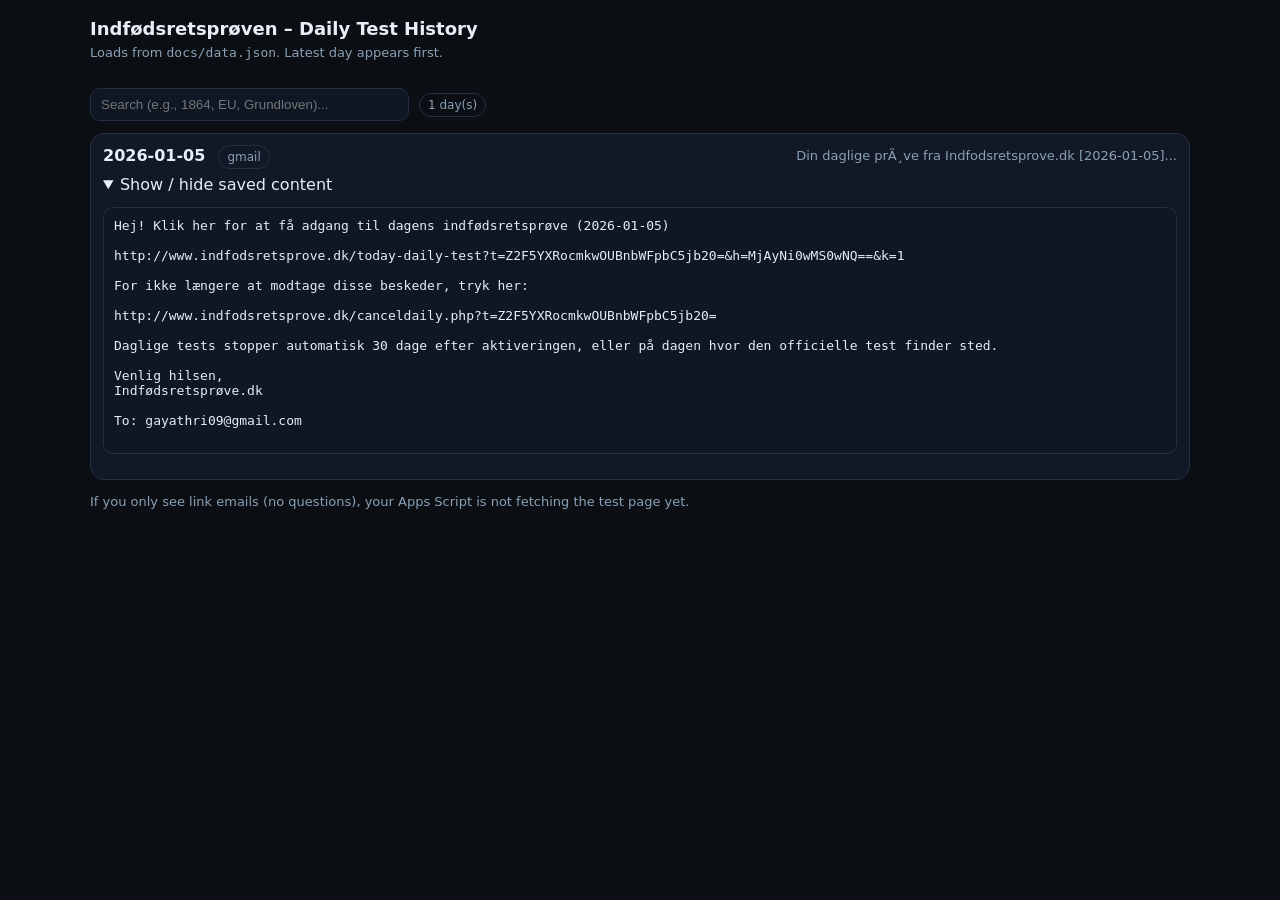
==== docs/index.html @ 691b4e11 "Add initial HTML structure for Daily Test History" ====
<!doctype html>
<html lang="da">
<head>
  <meta charset="utf-8" />
  <meta name="viewport" content="width=device-width,initial-scale=1" />
  <title>Indfødsretsprøven – Daily Test History</title>
  <style>
    body{font-family:system-ui,Segoe UI,Roboto,Arial,sans-serif;margin:0;background:#0b0f14;color:#e7eef7}
    header{padding:18px 14px;max-width:1100px;margin:auto}
    h1{margin:0 0 6px;font-size:18px}
    .muted{color:#8aa0b6;font-size:13px}
    .wrap{max-width:1100px;margin:auto;padding:0 14px 30px}
    .card{background:#121826;border:1px solid #223044;border-radius:14px;padding:12px;margin:12px 0}
    .row{display:flex;gap:10px;flex-wrap:wrap;align-items:center;justify-content:space-between}
    .tag{font-size:12px;color:#8aa0b6;border:1px solid #223044;padding:4px 8px;border-radius:999px}
    .btn{display:inline-block;background:#1f2a44;color:#e7eef7;border:1px solid #223044;border-radius:10px;padding:7px 10px;text-decoration:none}
    .btn:hover{filter:brightness(1.1)}
    details summary{cursor:pointer}
    pre{white-space:pre-wrap;background:#0f1624;border:1px solid #223044;border-radius:10px;padding:10px;color:#e7eef7;overflow:auto}
    .topbar{display:flex;gap:10px;flex-wrap:wrap;align-items:center;margin:10px 0}
    input{background:#0f1624;color:#e7eef7;border:1px solid #223044;border-radius:10px;padding:8px 10px}
    .content{margin-top:10px}
  </style>
</head>
<body>
<header>
  <h1>Indfødsretsprøven – Daily Test History</h1>
  <div class="muted">Loads from <code>docs/data.json</code>. Latest day appears first.</div>
</header>

<div class="wrap">
  <div class="topbar">
    <input id="q" placeholder="Search (e.g., 1864, EU, Grundloven)..." size="36" />
    <span class="tag" id="countTag">Loading…</span>
  </div>

  <div id="list"></div>

  <div class="muted" style="margin-top:14px">
    If you only see link emails (no questions), your Apps Script is not fetching the test page yet.
  </div>
</div>

<script>
  let DATA = [];

  async function load() {
    // cache buster so GitHub Pages always fetches latest
    const res = await fetch("./data.json?cache=" + Date.now());
    DATA = await res.json();
    render();
  }

  function esc(s){
    return (s||"").replace(/[&<>"]/g, c => ({'&':'&amp;','<':'&lt;','>':'&gt;','"':'&quot;'}[c]));
  }

  function render() {
    const q = (document.getElementById("q").value || "").toLowerCase();
    const filtered = DATA.filter(d => {
      const hay = (d.date + " " + (d.subject||"") + " " + (d.rawText||"")).toLowerCase();
      return !q || hay.includes(q);
    });

    document.getElementById("countTag").textContent = `${filtered.length} day(s)`;
    const list = document.getElementById("list");

    list.innerHTML = "";

    filtered.forEach(d => {
      const card = document.createElement("div");
      card.className = "card";

      const header = document.createElement("div");
      header.className = "row";
      header.innerHTML = `
        <div>
          <strong>${esc(d.date || "")}</strong>
          <span class="tag" style="margin-left:8px">${esc(d.source || "gmail")}</span>
        </div>
        <div class="muted">${esc(d.subject || "")}</div>
      `;

      const controls = document.createElement("div");
      controls.className = "content";
      controls.innerHTML = d.dailyUrl
        ? `<a class="btn" href="${esc(d.dailyUrl)}" target="_blank" rel="noopener">Open original daily test link</a>`
        : "";

      const details = document.createElement("details");
      details.open = true;

      const summary = document.createElement("summary");
      summary.textContent = "Show / hide saved content";
      details.appendChild(summary);

      const content = document.createElement("div");
      content.className = "content";

      // IMPORTANT:
      // If your JSON contains fetched HTML (recommended field: testHtml),
      // render it as HTML using innerHTML.
      // Otherwise show rawText as <pre>.
      const html = d.testHtml || d.html || "";
      if (html && /<\/?[a-z][\s\S]*>/i.test(html)) {
        // Looks like HTML — render it
        content.innerHTML = html;
      } else {
        // Not HTML — show as text
        content.innerHTML = `<pre>${esc(d.rawText || html || "")}</pre>`;
      }

      details.appendChild(content);

      card.appendChild(header);
      card.appendChild(controls);
      card.appendChild(details);
      list.appendChild(card);
    });
  }

  document.getElementById("q").addEventListener("input", render);
  load();
</script>
</body>
</html>
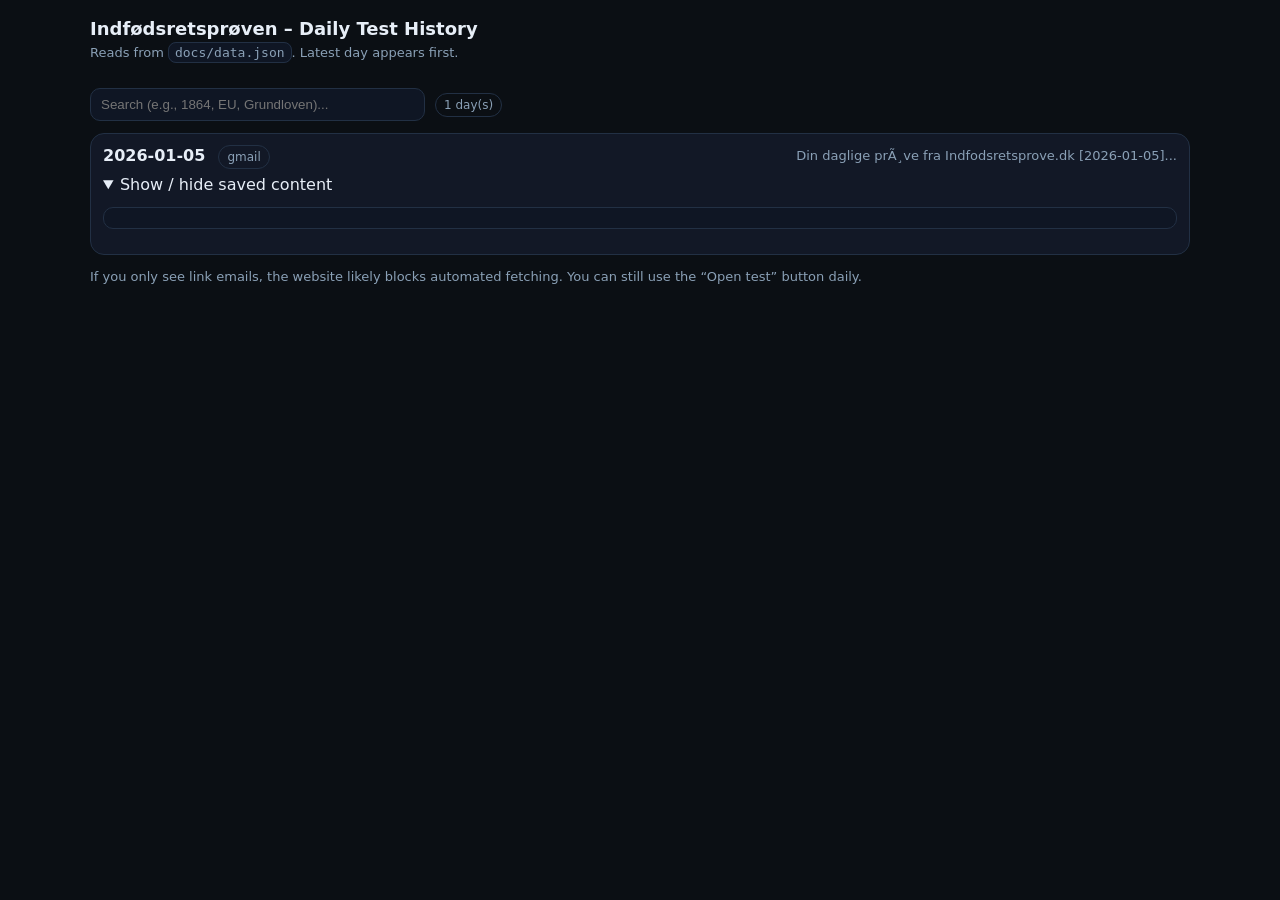
==== commit 1423424f: "Update text and input size in index.html" ====
--- a/docs/index.html
+++ b/docs/index.html
@@ -20,24 +20,25 @@
     .topbar{display:flex;gap:10px;flex-wrap:wrap;align-items:center;margin:10px 0}
     input{background:#0f1624;color:#e7eef7;border:1px solid #223044;border-radius:10px;padding:8px 10px}
     .content{margin-top:10px}
+    code{background:#0f1624;border:1px solid #223044;padding:2px 6px;border-radius:8px}
   </style>
 </head>
 <body>
 <header>
   <h1>Indfødsretsprøven – Daily Test History</h1>
-  <div class="muted">Loads from <code>docs/data.json</code>. Latest day appears first.</div>
+  <div class="muted">Reads from <code>docs/data.json</code>. Latest day appears first.</div>
 </header>
 
 <div class="wrap">
   <div class="topbar">
-    <input id="q" placeholder="Search (e.g., 1864, EU, Grundloven)..." size="36" />
+    <input id="q" placeholder="Search (e.g., 1864, EU, Grundloven)..." size="38" />
     <span class="tag" id="countTag">Loading…</span>
   </div>
 
   <div id="list"></div>
 
   <div class="muted" style="margin-top:14px">
-    If you only see link emails (no questions), your Apps Script is not fetching the test page yet.
+    If you only see link emails, the website likely blocks automated fetching. You can still use the “Open test” button daily.
   </div>
 </div>
 
@@ -45,7 +46,6 @@
   let DATA = [];
 
   async function load() {
-    // cache buster so GitHub Pages always fetches latest
     const res = await fetch("./data.json?cache=" + Date.now());
     DATA = await res.json();
     render();
@@ -55,16 +55,25 @@
     return (s||"").replace(/[&<>"]/g, c => ({'&':'&amp;','<':'&lt;','>':'&gt;','"':'&quot;'}[c]));
   }
 
+  function extractUrl(text){
+    if(!text) return "";
+    const m = text.match(/https?:\/\/www\.indfodsretsprove\.dk\/today-daily-test\?[^\s<>"']+/i);
+    return m ? m[0] : "";
+  }
+
+  function looksLikeHtml(s){
+    return !!(s && /<\/?[a-z][\s\S]*>/i.test(s));
+  }
+
   function render() {
     const q = (document.getElementById("q").value || "").toLowerCase();
     const filtered = DATA.filter(d => {
-      const hay = (d.date + " " + (d.subject||"") + " " + (d.rawText||"")).toLowerCase();
+      const hay = (d.date + " " + (d.subject||"") + " " + (d.emailText||"")).toLowerCase();
       return !q || hay.includes(q);
     });
 
     document.getElementById("countTag").textContent = `${filtered.length} day(s)`;
     const list = document.getElementById("list");
-
     list.innerHTML = "";
 
     filtered.forEach(d => {
@@ -81,10 +90,12 @@
         <div class="muted">${esc(d.subject || "")}</div>
       `;
 
+      const dailyUrl = d.dailyUrl || extractUrl(d.emailText || "");
+
       const controls = document.createElement("div");
       controls.className = "content";
-      controls.innerHTML = d.dailyUrl
-        ? `<a class="btn" href="${esc(d.dailyUrl)}" target="_blank" rel="noopener">Open original daily test link</a>`
+      controls.innerHTML = dailyUrl
+        ? `<a class="btn" href="${esc(dailyUrl)}" target="_blank" rel="noopener">Open test</a>`
         : "";
 
       const details = document.createElement("details");
@@ -97,17 +108,12 @@
       const content = document.createElement("div");
       content.className = "content";
 
-      // IMPORTANT:
-      // If your JSON contains fetched HTML (recommended field: testHtml),
-      // render it as HTML using innerHTML.
-      // Otherwise show rawText as <pre>.
-      const html = d.testHtml || d.html || "";
-      if (html && /<\/?[a-z][\s\S]*>/i.test(html)) {
-        // Looks like HTML — render it
-        content.innerHTML = html;
+      const html = d.testHtml || "";
+      if (looksLikeHtml(html)) {
+        content.innerHTML = html; // render fetched HTML
       } else {
-        // Not HTML — show as text
-        content.innerHTML = `<pre>${esc(d.rawText || html || "")}</pre>`;
+        const fallback = d.emailText || "";
+        content.innerHTML = `<pre>${esc(fallback)}</pre>`;
       }
 
       details.appendChild(content);
@@ -115,6 +121,7 @@
       card.appendChild(header);
       card.appendChild(controls);
       card.appendChild(details);
+
       list.appendChild(card);
     });
   }
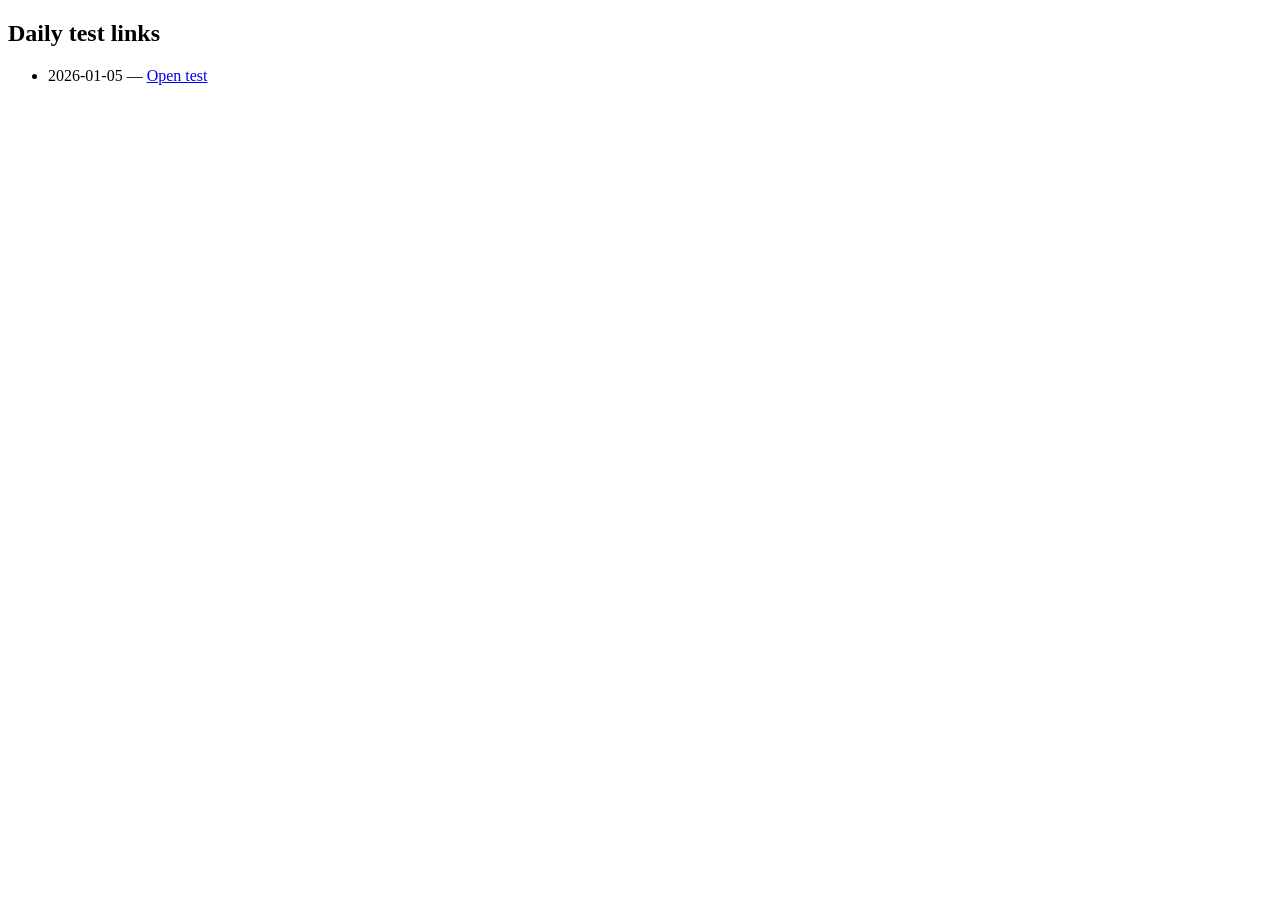
==== commit fadb99e6: "Revise index.html for Daily Citizenship Test links Updated the HTML structure and modified the title" ====
--- a/docs/index.html
+++ b/docs/index.html
@@ -1,133 +1,24 @@
 <!doctype html>
-<html lang="da">
+<html>
 <head>
-  <meta charset="utf-8" />
-  <meta name="viewport" content="width=device-width,initial-scale=1" />
-  <title>Indfødsretsprøven – Daily Test History</title>
-  <style>
-    body{font-family:system-ui,Segoe UI,Roboto,Arial,sans-serif;margin:0;background:#0b0f14;color:#e7eef7}
-    header{padding:18px 14px;max-width:1100px;margin:auto}
-    h1{margin:0 0 6px;font-size:18px}
-    .muted{color:#8aa0b6;font-size:13px}
-    .wrap{max-width:1100px;margin:auto;padding:0 14px 30px}
-    .card{background:#121826;border:1px solid #223044;border-radius:14px;padding:12px;margin:12px 0}
-    .row{display:flex;gap:10px;flex-wrap:wrap;align-items:center;justify-content:space-between}
-    .tag{font-size:12px;color:#8aa0b6;border:1px solid #223044;padding:4px 8px;border-radius:999px}
-    .btn{display:inline-block;background:#1f2a44;color:#e7eef7;border:1px solid #223044;border-radius:10px;padding:7px 10px;text-decoration:none}
-    .btn:hover{filter:brightness(1.1)}
-    details summary{cursor:pointer}
-    pre{white-space:pre-wrap;background:#0f1624;border:1px solid #223044;border-radius:10px;padding:10px;color:#e7eef7;overflow:auto}
-    .topbar{display:flex;gap:10px;flex-wrap:wrap;align-items:center;margin:10px 0}
-    input{background:#0f1624;color:#e7eef7;border:1px solid #223044;border-radius:10px;padding:8px 10px}
-    .content{margin-top:10px}
-    code{background:#0f1624;border:1px solid #223044;padding:2px 6px;border-radius:8px}
-  </style>
+  <meta charset="utf-8">
+  <title>Daily Citizenship Test Links</title>
 </head>
 <body>
-<header>
-  <h1>Indfødsretsprøven – Daily Test History</h1>
-  <div class="muted">Reads from <code>docs/data.json</code>. Latest day appears first.</div>
-</header>
-
-<div class="wrap">
-  <div class="topbar">
-    <input id="q" placeholder="Search (e.g., 1864, EU, Grundloven)..." size="38" />
-    <span class="tag" id="countTag">Loading…</span>
-  </div>
-
-  <div id="list"></div>
-
-  <div class="muted" style="margin-top:14px">
-    If you only see link emails, the website likely blocks automated fetching. You can still use the “Open test” button daily.
-  </div>
-</div>
+<h2>Daily test links</h2>
+<ul id="list"></ul>
 
 <script>
-  let DATA = [];
-
-  async function load() {
-    const res = await fetch("./data.json?cache=" + Date.now());
-    DATA = await res.json();
-    render();
-  }
-
-  function esc(s){
-    return (s||"").replace(/[&<>"]/g, c => ({'&':'&amp;','<':'&lt;','>':'&gt;','"':'&quot;'}[c]));
-  }
-
-  function extractUrl(text){
-    if(!text) return "";
-    const m = text.match(/https?:\/\/www\.indfodsretsprove\.dk\/today-daily-test\?[^\s<>"']+/i);
-    return m ? m[0] : "";
-  }
-
-  function looksLikeHtml(s){
-    return !!(s && /<\/?[a-z][\s\S]*>/i.test(s));
-  }
-
-  function render() {
-    const q = (document.getElementById("q").value || "").toLowerCase();
-    const filtered = DATA.filter(d => {
-      const hay = (d.date + " " + (d.subject||"") + " " + (d.emailText||"")).toLowerCase();
-      return !q || hay.includes(q);
+fetch("./data.json?c=" + Date.now())
+  .then(r => r.json())
+  .then(data => {
+    const ul = document.getElementById("list");
+    data.forEach(d => {
+      const li = document.createElement("li");
+      li.innerHTML = `${d.date} — <a href="${d.url}" target="_blank">Open test</a>`;
+      ul.appendChild(li);
     });
-
-    document.getElementById("countTag").textContent = `${filtered.length} day(s)`;
-    const list = document.getElementById("list");
-    list.innerHTML = "";
-
-    filtered.forEach(d => {
-      const card = document.createElement("div");
-      card.className = "card";
-
-      const header = document.createElement("div");
-      header.className = "row";
-      header.innerHTML = `
-        <div>
-          <strong>${esc(d.date || "")}</strong>
-          <span class="tag" style="margin-left:8px">${esc(d.source || "gmail")}</span>
-        </div>
-        <div class="muted">${esc(d.subject || "")}</div>
-      `;
-
-      const dailyUrl = d.dailyUrl || extractUrl(d.emailText || "");
-
-      const controls = document.createElement("div");
-      controls.className = "content";
-      controls.innerHTML = dailyUrl
-        ? `<a class="btn" href="${esc(dailyUrl)}" target="_blank" rel="noopener">Open test</a>`
-        : "";
-
-      const details = document.createElement("details");
-      details.open = true;
-
-      const summary = document.createElement("summary");
-      summary.textContent = "Show / hide saved content";
-      details.appendChild(summary);
-
-      const content = document.createElement("div");
-      content.className = "content";
-
-      const html = d.testHtml || "";
-      if (looksLikeHtml(html)) {
-        content.innerHTML = html; // render fetched HTML
-      } else {
-        const fallback = d.emailText || "";
-        content.innerHTML = `<pre>${esc(fallback)}</pre>`;
-      }
-
-      details.appendChild(content);
-
-      card.appendChild(header);
-      card.appendChild(controls);
-      card.appendChild(details);
-
-      list.appendChild(card);
-    });
-  }
-
-  document.getElementById("q").addEventListener("input", render);
-  load();
+  });
 </script>
 </body>
 </html>
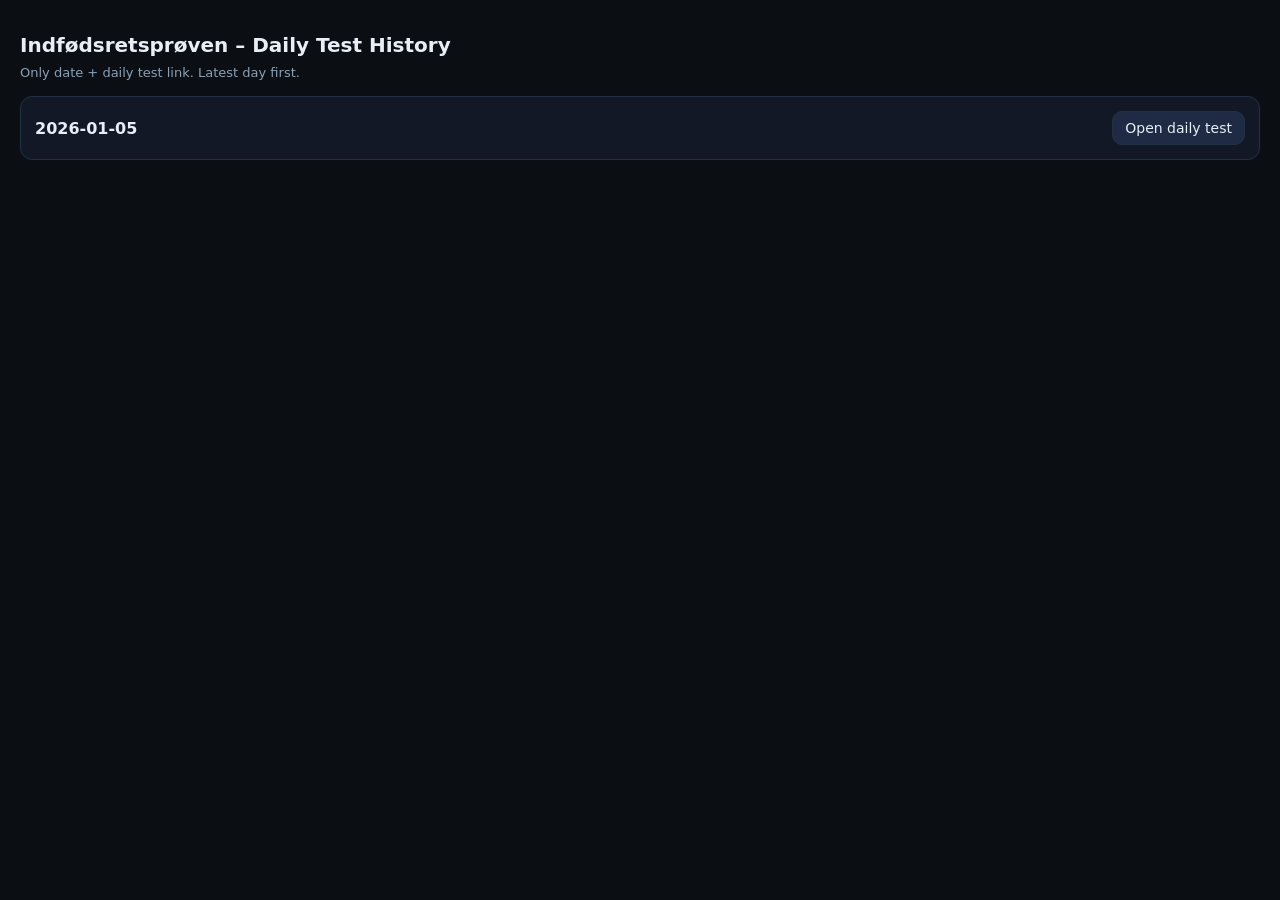
==== commit 4d2a8762: "Update index.html for Indfødsretsprøven test links" ====
--- a/docs/index.html
+++ b/docs/index.html
@@ -1,24 +1,78 @@
 <!doctype html>
-<html>
+<html lang="en">
 <head>
   <meta charset="utf-8">
-  <title>Daily Citizenship Test Links</title>
+  <title>Indfødsretsprøven – Daily Test Links</title>
+  <meta name="viewport" content="width=device-width,initial-scale=1">
+  <style>
+    body{
+      font-family:system-ui,Segoe UI,Roboto,Arial,sans-serif;
+      background:#0b0f14;
+      color:#e7eef7;
+      margin:0;
+      padding:20px;
+    }
+    h1{font-size:20px;margin-bottom:8px}
+    .muted{color:#8aa0b6;font-size:13px;margin-bottom:16px}
+    .card{
+      background:#121826;
+      border:1px solid #223044;
+      border-radius:12px;
+      padding:14px;
+      margin-bottom:12px;
+      display:flex;
+      align-items:center;
+      justify-content:space-between;
+      gap:12px;
+      flex-wrap:wrap;
+    }
+    .date{
+      font-weight:600;
+      font-size:16px;
+    }
+    a.btn{
+      background:#1f2a44;
+      color:#e7eef7;
+      text-decoration:none;
+      padding:8px 12px;
+      border-radius:10px;
+      border:1px solid #223044;
+      font-size:14px;
+    }
+    a.btn:hover{filter:brightness(1.1)}
+  </style>
 </head>
 <body>
-<h2>Daily test links</h2>
-<ul id="list"></ul>
+
+<h1>Indfødsretsprøven – Daily Test History</h1>
+<div class="muted">Only date + daily test link. Latest day first.</div>
+
+<div id="list"></div>
 
 <script>
-fetch("./data.json?c=" + Date.now())
+fetch("./data.json?cache=" + Date.now())
   .then(r => r.json())
   .then(data => {
-    const ul = document.getElementById("list");
+    const list = document.getElementById("list");
+
+    if (!data.length) {
+      list.innerHTML = "<div class='muted'>No data yet</div>";
+      return;
+    }
+
     data.forEach(d => {
-      const li = document.createElement("li");
-      li.innerHTML = `${d.date} — <a href="${d.url}" target="_blank">Open test</a>`;
-      ul.appendChild(li);
+      const div = document.createElement("div");
+      div.className = "card";
+      div.innerHTML = `
+        <div class="date">${d.date}</div>
+        <a class="btn" href="${d.url}" target="_blank" rel="noopener">
+          Open daily test
+        </a>
+      `;
+      list.appendChild(div);
     });
   });
 </script>
+
 </body>
 </html>
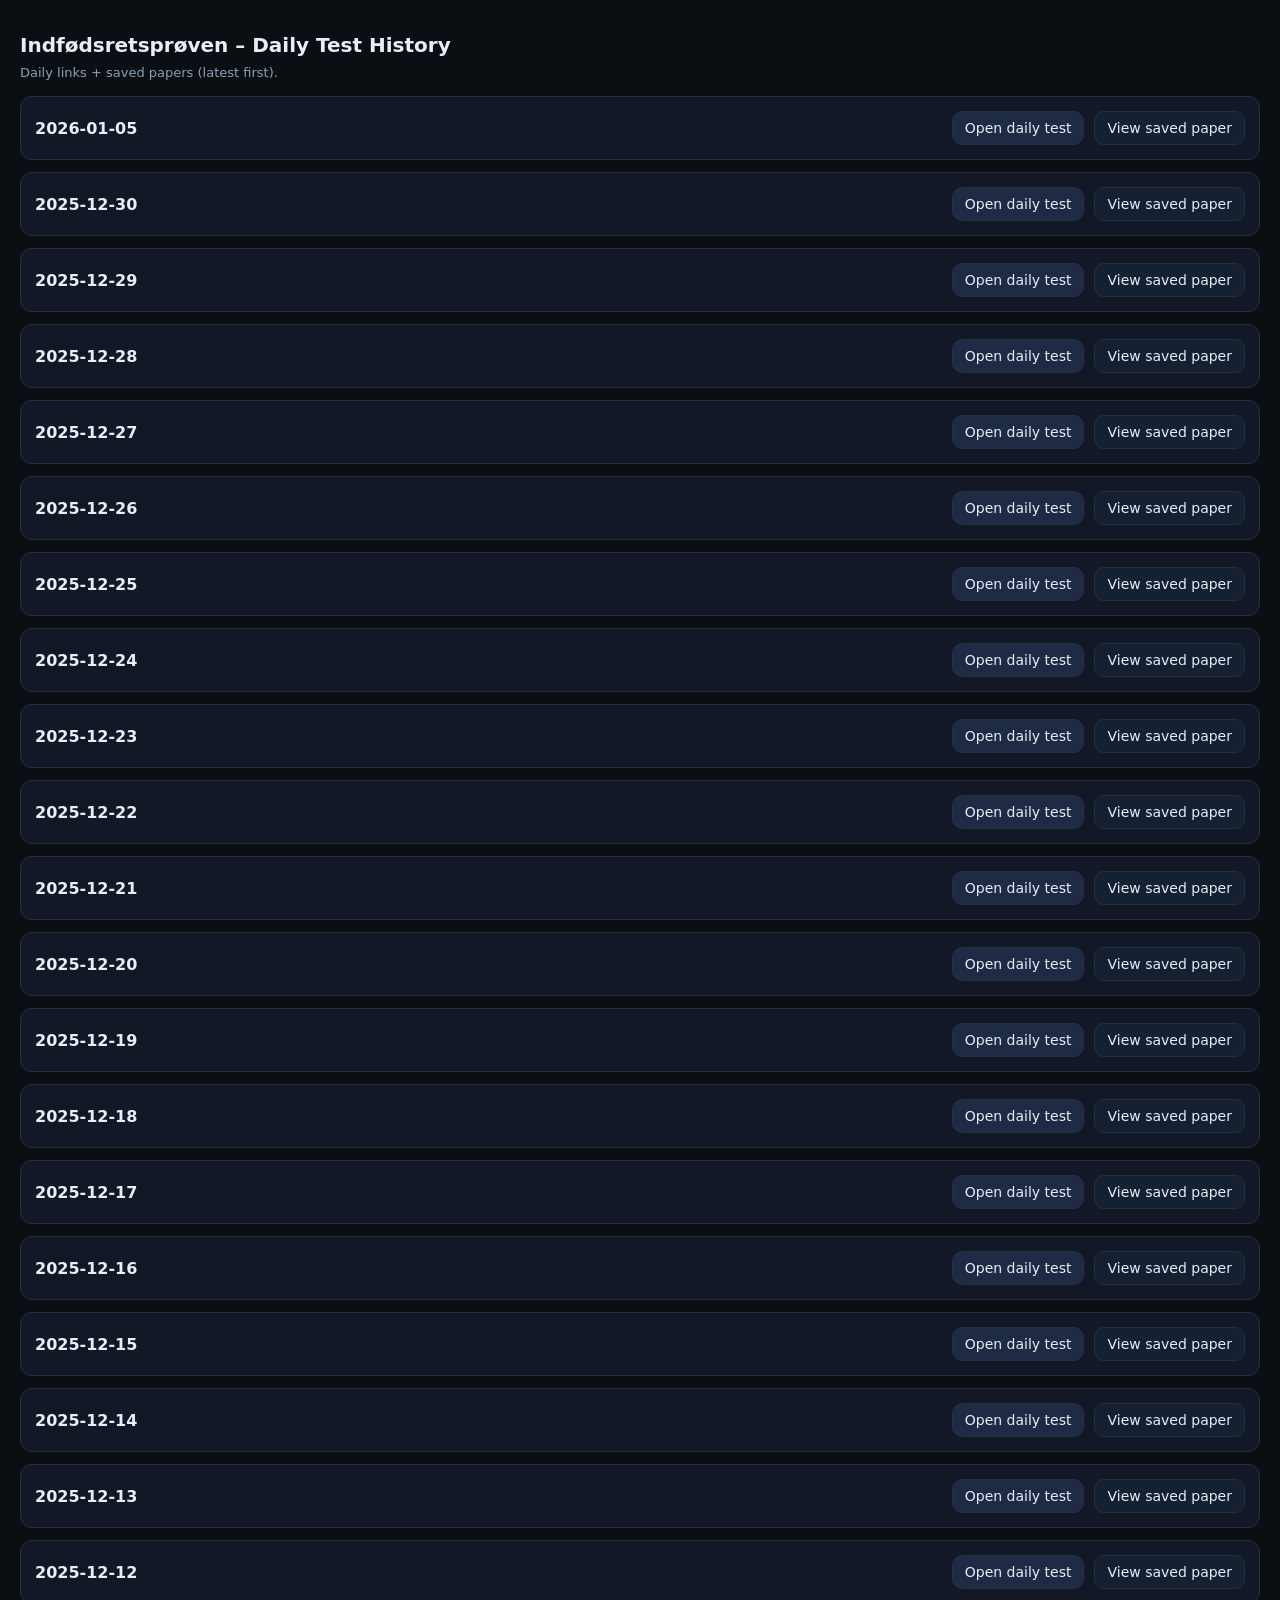
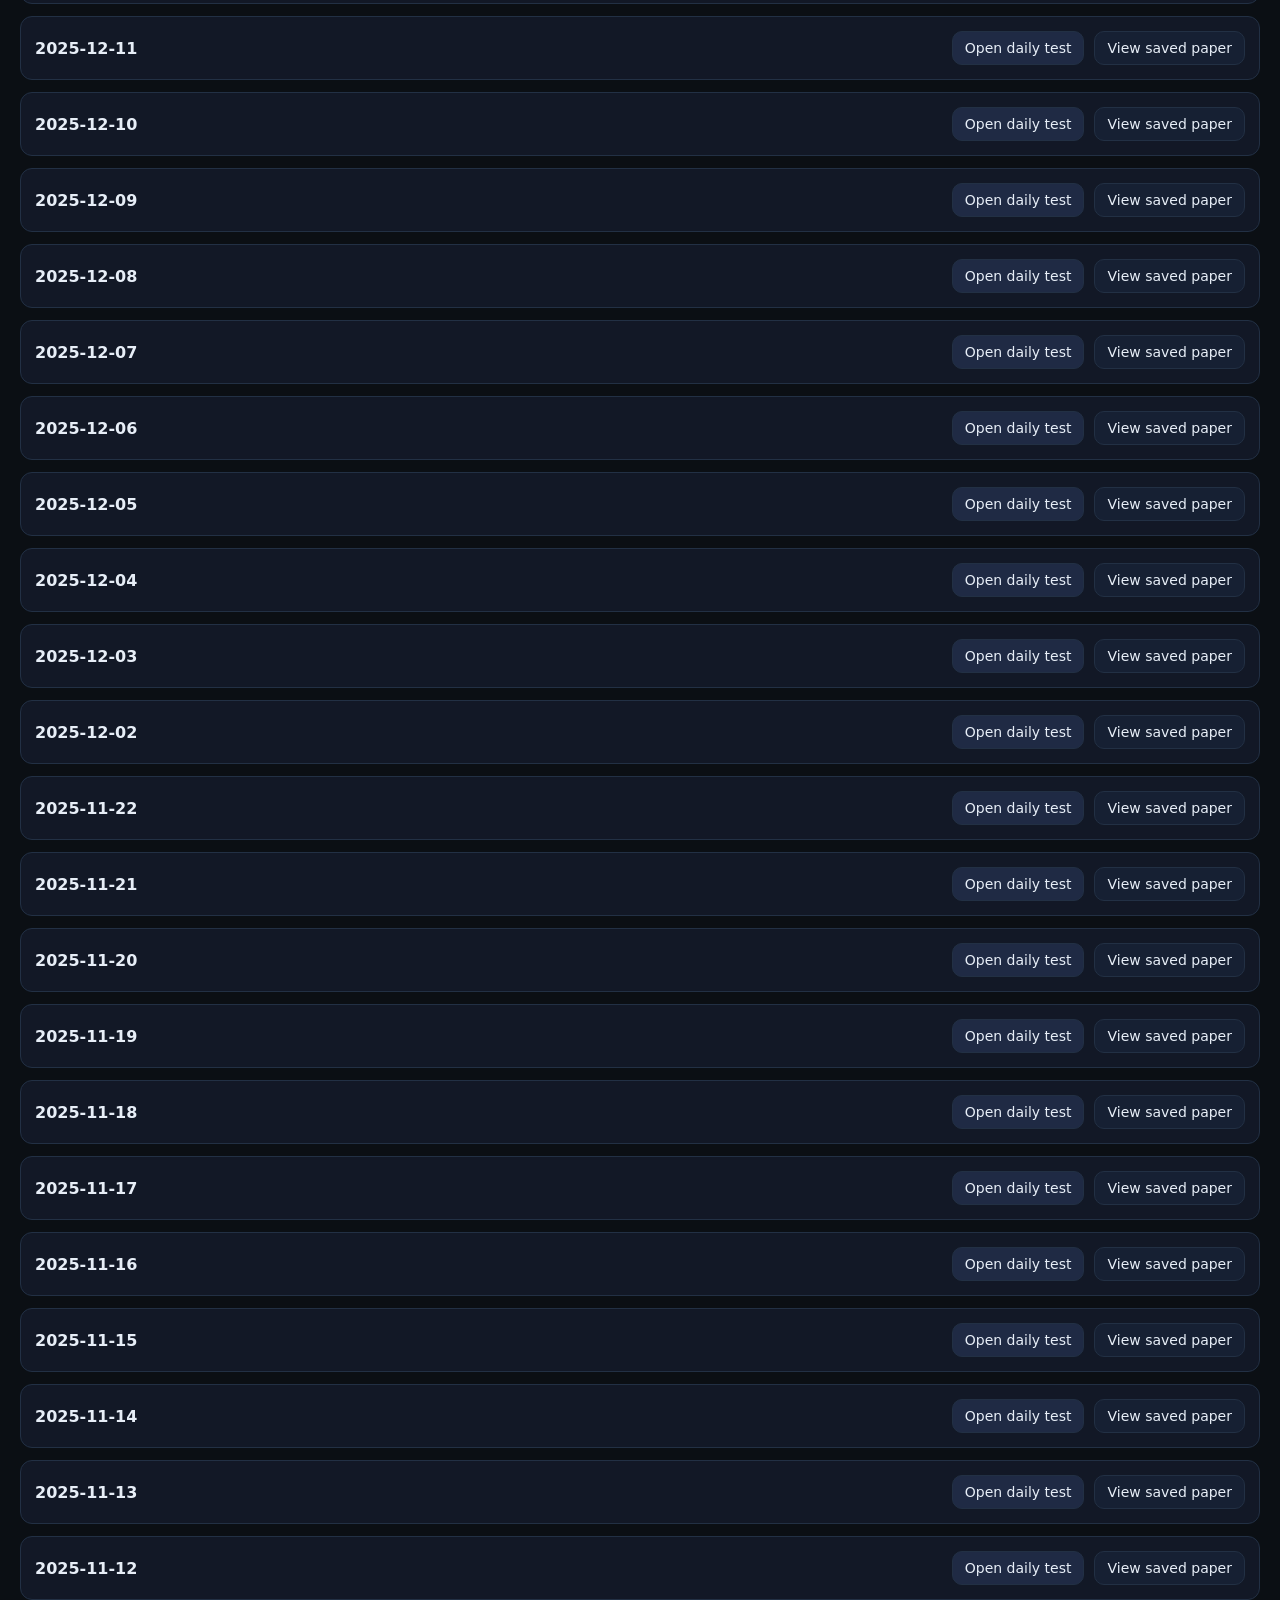
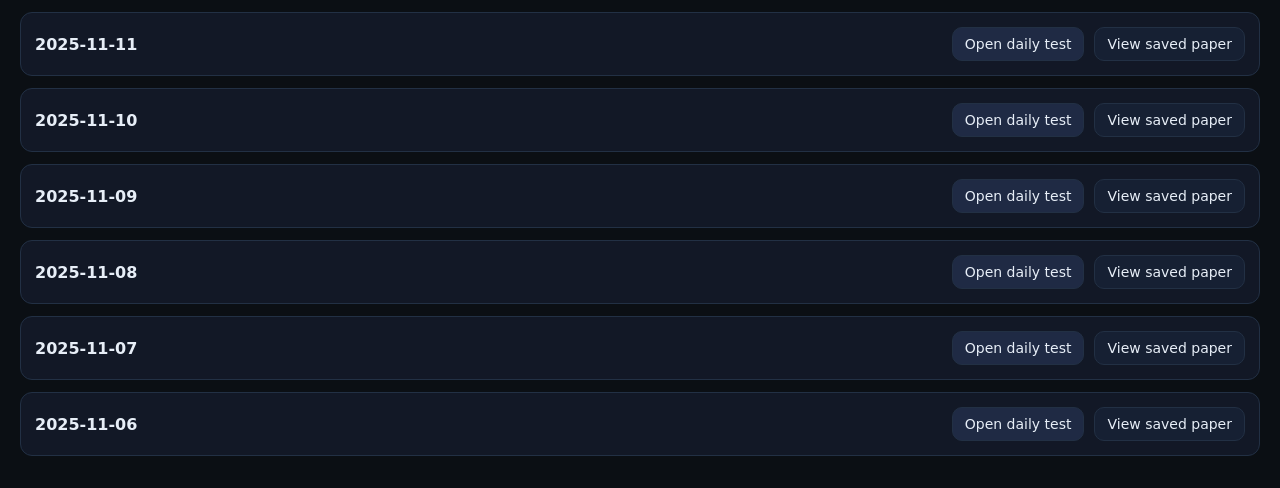
==== commit a524f565: "Update index.html" ====
--- a/docs/index.html
+++ b/docs/index.html
@@ -30,6 +30,11 @@
       font-weight:600;
       font-size:16px;
     }
+    .actions{
+      display:flex;
+      gap:10px;
+      flex-wrap:wrap;
+    }
     a.btn{
       background:#1f2a44;
       color:#e7eef7;
@@ -39,13 +44,16 @@
       border:1px solid #223044;
       font-size:14px;
     }
+    a.btn.secondary{
+      background:#162033;
+    }
     a.btn:hover{filter:brightness(1.1)}
   </style>
 </head>
 <body>
 
 <h1>Indfødsretsprøven – Daily Test History</h1>
-<div class="muted">Only date + daily test link. Latest day first.</div>
+<div class="muted">Daily links + saved papers (latest first).</div>
 
 <div id="list"></div>
 
@@ -63,11 +71,19 @@
     data.forEach(d => {
       const div = document.createElement("div");
       div.className = "card";
+
+      const paperUrl = `paper.html?date=${d.date}`;
+
       div.innerHTML = `
         <div class="date">${d.date}</div>
-        <a class="btn" href="${d.url}" target="_blank" rel="noopener">
-          Open daily test
-        </a>
+        <div class="actions">
+          <a class="btn" href="${d.url}" target="_blank" rel="noopener">
+            Open daily test
+          </a>
+          <a class="btn secondary" href="${paperUrl}">
+            View saved paper
+          </a>
+        </div>
       `;
       list.appendChild(div);
     });
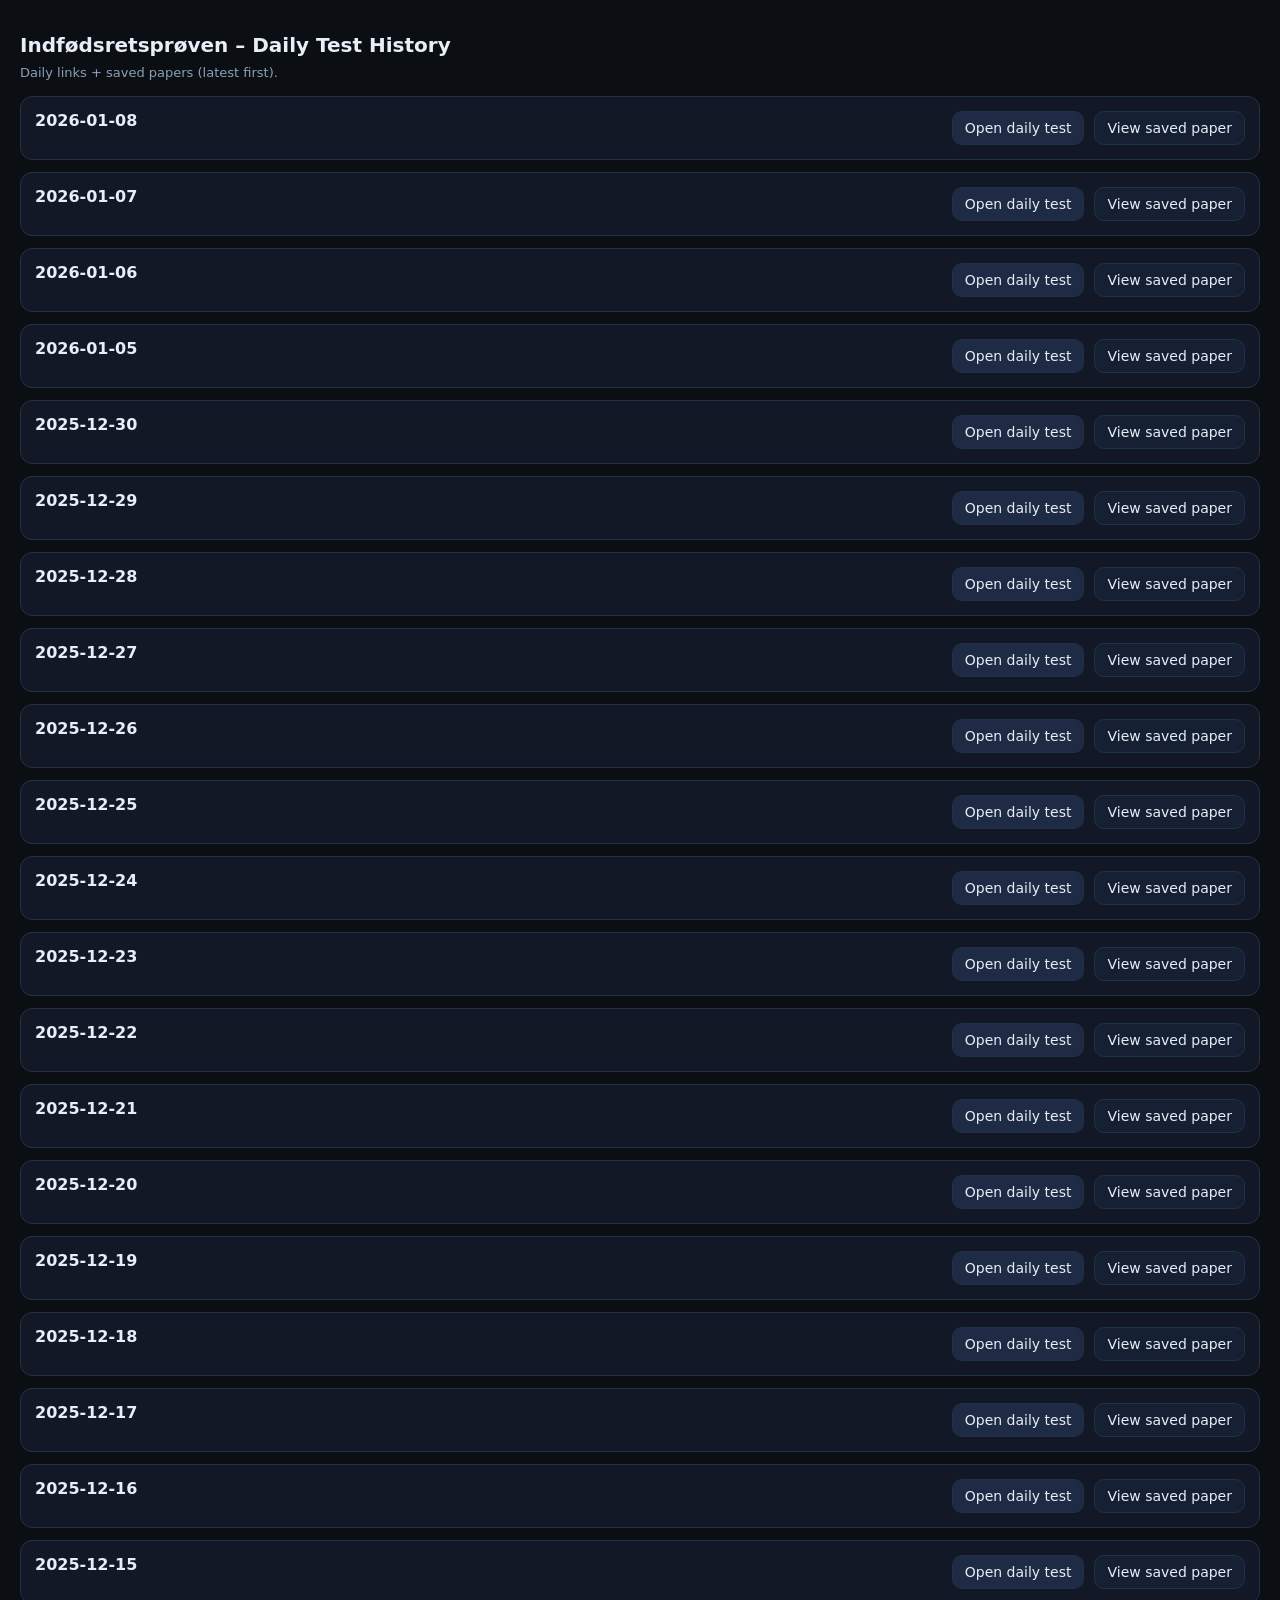
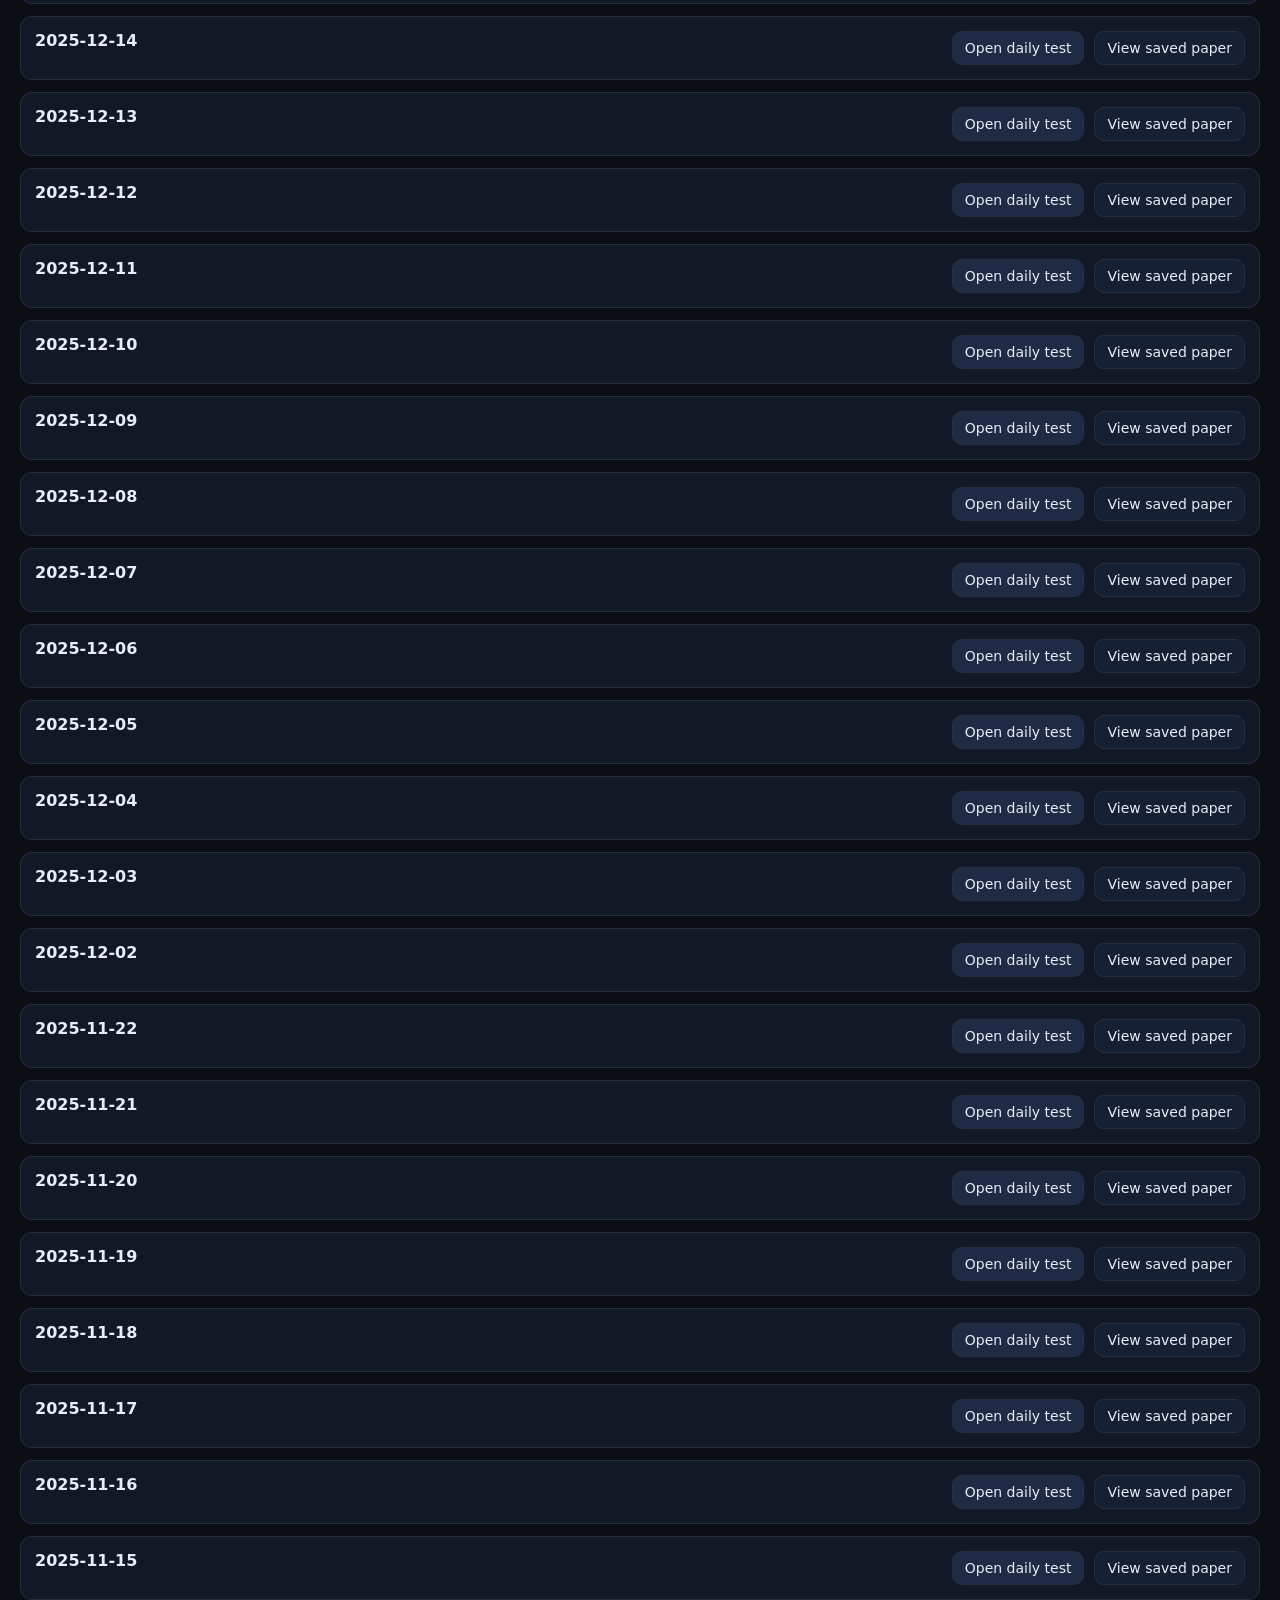
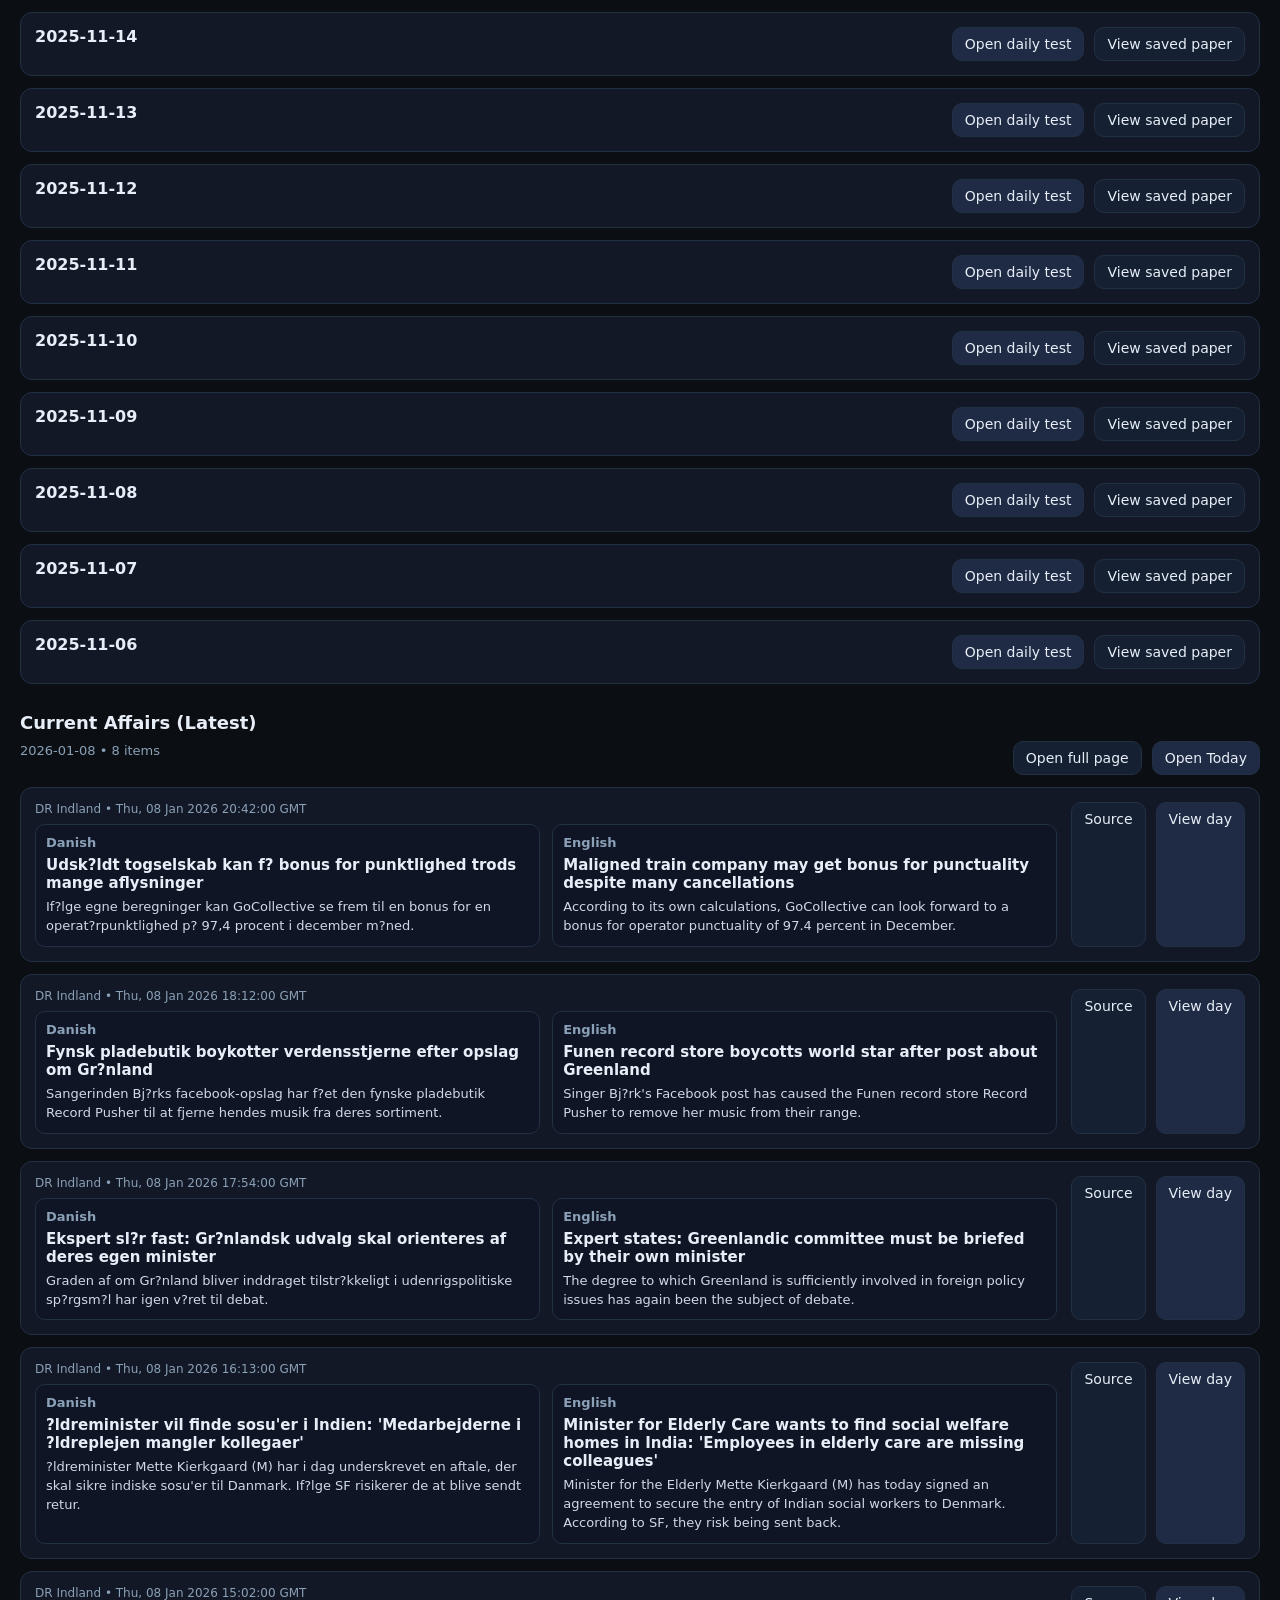
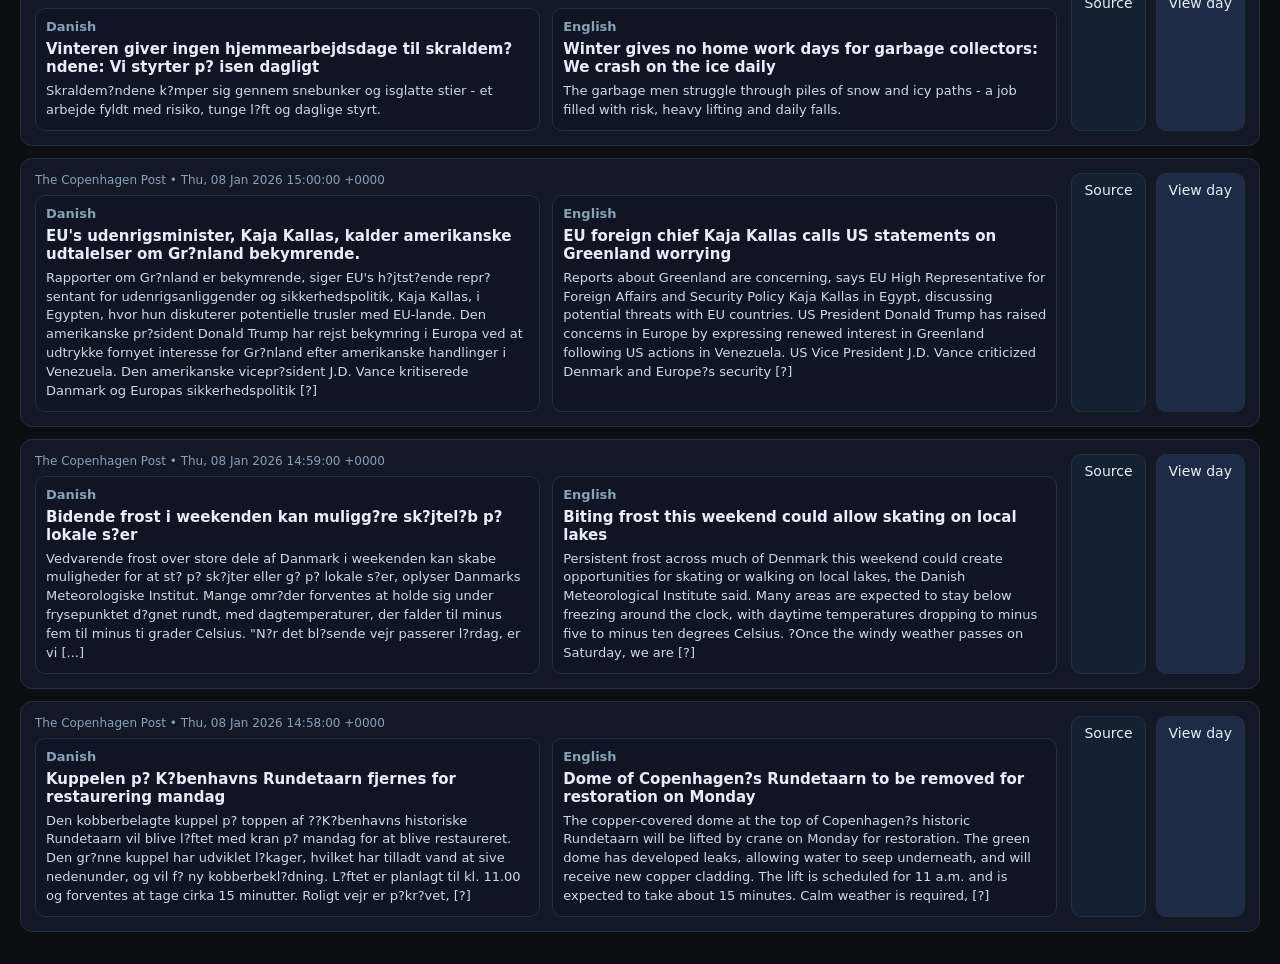
==== commit 386b0c66: "Refactor HTML and CSS for current affairs section" ====
--- a/docs/index.html
+++ b/docs/index.html
@@ -13,6 +13,7 @@
       padding:20px;
     }
     h1{font-size:20px;margin-bottom:8px}
+    h2{font-size:18px;margin:28px 0 8px}
     .muted{color:#8aa0b6;font-size:13px;margin-bottom:16px}
     .card{
       background:#121826;
@@ -21,9 +22,8 @@
       padding:14px;
       margin-bottom:12px;
       display:flex;
-      align-items:center;
       justify-content:space-between;
-      gap:12px;
+      gap:14px;
       flex-wrap:wrap;
     }
     .date{
@@ -44,10 +44,53 @@
       border:1px solid #223044;
       font-size:14px;
     }
-    a.btn.secondary{
-      background:#162033;
-    }
+    a.btn.secondary{background:#162033}
     a.btn:hover{filter:brightness(1.1)}
+
+    /* Current Affairs */
+    .split{
+      display:flex;
+      justify-content:space-between;
+      gap:12px;
+      flex-wrap:wrap;
+      margin-bottom:12px;
+      align-items:center;
+    }
+    .newsMeta{
+      color:#8aa0b6;
+      font-size:12px;
+      margin-bottom:8px;
+    }
+    .langGrid{
+      display:grid;
+      grid-template-columns:1fr;
+      gap:12px;
+    }
+    @media(min-width:900px){
+      .langGrid{grid-template-columns:1fr 1fr}
+    }
+    .langBox{
+      border:1px solid #223044;
+      border-radius:10px;
+      padding:10px;
+      background:#0f1524;
+    }
+    .langBox h3{
+      margin:0 0 6px 0;
+      font-size:13px;
+      color:#8aa0b6;
+      font-weight:600;
+    }
+    .newsTitle{
+      font-weight:650;
+      font-size:15px;
+      margin-bottom:6px;
+    }
+    .newsSummary{
+      font-size:13px;
+      line-height:1.45;
+      color:#cfd9e6;
+    }
   </style>
 </head>
 <body>
@@ -57,12 +100,25 @@
 
 <div id="list"></div>
 
+<!-- CURRENT AFFAIRS -->
+<h2>Current Affairs (Latest)</h2>
+
+<div class="split">
+  <div class="muted" id="caStatus">Loading current affairs…</div>
+  <div class="actions">
+    <a class="btn secondary" href="current_affairs/" target="_blank">Open full page</a>
+    <a class="btn" id="openTodayCa" href="current_affairs/" target="_blank">Open Today</a>
+  </div>
+</div>
+
+<div id="caList"></div>
+
 <script>
+/* --------- Daily Test History (unchanged) --------- */
 fetch("./data.json?cache=" + Date.now())
   .then(r => r.json())
   .then(data => {
     const list = document.getElementById("list");
-
     if (!data.length) {
       list.innerHTML = "<div class='muted'>No data yet</div>";
       return;
@@ -71,23 +127,74 @@
     data.forEach(d => {
       const div = document.createElement("div");
       div.className = "card";
-
-      const paperUrl = `paper.html?date=${d.date}`;
-
+      const paperUrl = `2025_nov_06.html?date=${d.date}`;
       div.innerHTML = `
         <div class="date">${d.date}</div>
         <div class="actions">
-          <a class="btn" href="${d.url}" target="_blank" rel="noopener">
-            Open daily test
-          </a>
-          <a class="btn secondary" href="${paperUrl}">
-            View saved paper
-          </a>
+          <a class="btn" href="${d.url}" target="_blank">Open daily test</a>
+          <a class="btn secondary" href="${paperUrl}">View saved paper</a>
         </div>
       `;
       list.appendChild(div);
     });
   });
+
+/* --------- Current Affairs (DA + EN side by side) --------- */
+(function(){
+  const status = document.getElementById("caStatus");
+  const list = document.getElementById("caList");
+  const openToday = document.getElementById("openTodayCa");
+
+  const today = new Date().toISOString().slice(0,10);
+  openToday.href = "current_affairs/?date=" + today;
+
+  const esc = s => (s||"").replace(/[&<>"']/g,c=>({
+    "&":"&amp;","<":"&lt;",">":"&gt;",'"':"&quot;","'":"&#039;"
+  }[c]));
+  const decode = s => { const t=document.createElement("textarea"); t.innerHTML=s||""; return t.value; };
+
+  fetch("current_affairs/latest.json?cache=" + Date.now())
+    .then(r => r.json())
+    .then(data => {
+      const items = (data.items || []).slice(0,8);
+      status.textContent = `${data.date} • ${items.length} items`;
+
+      list.innerHTML = items.map(it => `
+        <div class="card">
+          <div style="flex:1;min-width:280px;">
+            <div class="newsMeta">
+              ${esc(decode(it.source))} ${it.pubDate ? "• " + esc(decode(it.pubDate)) : ""}
+            </div>
+
+            <div class="langGrid">
+              <div class="langBox">
+                <h3>Danish</h3>
+                <div class="newsTitle">${esc(decode(it.title_da))}</div>
+                <div class="newsSummary">${esc(decode(it.summary_da))}</div>
+              </div>
+
+              <div class="langBox">
+                <h3>English</h3>
+                <div class="newsTitle">${esc(decode(it.title_en))}</div>
+                <div class="newsSummary">${esc(decode(it.summary_en))}</div>
+              </div>
+            </div>
+          </div>
+
+          <div class="actions">
+            <a class="btn secondary" href="${esc(it.link)}" target="_blank">Source</a>
+            <a class="btn" href="current_affairs/?date=${esc(data.date)}" target="_blank">
+              View day
+            </a>
+          </div>
+        </div>
+      `).join("");
+    })
+    .catch(e => {
+      status.textContent = "Failed to load current affairs";
+      list.innerHTML = `<div class="muted">${esc(e.message)}</div>`;
+    });
+})();
 </script>
 
 </body>
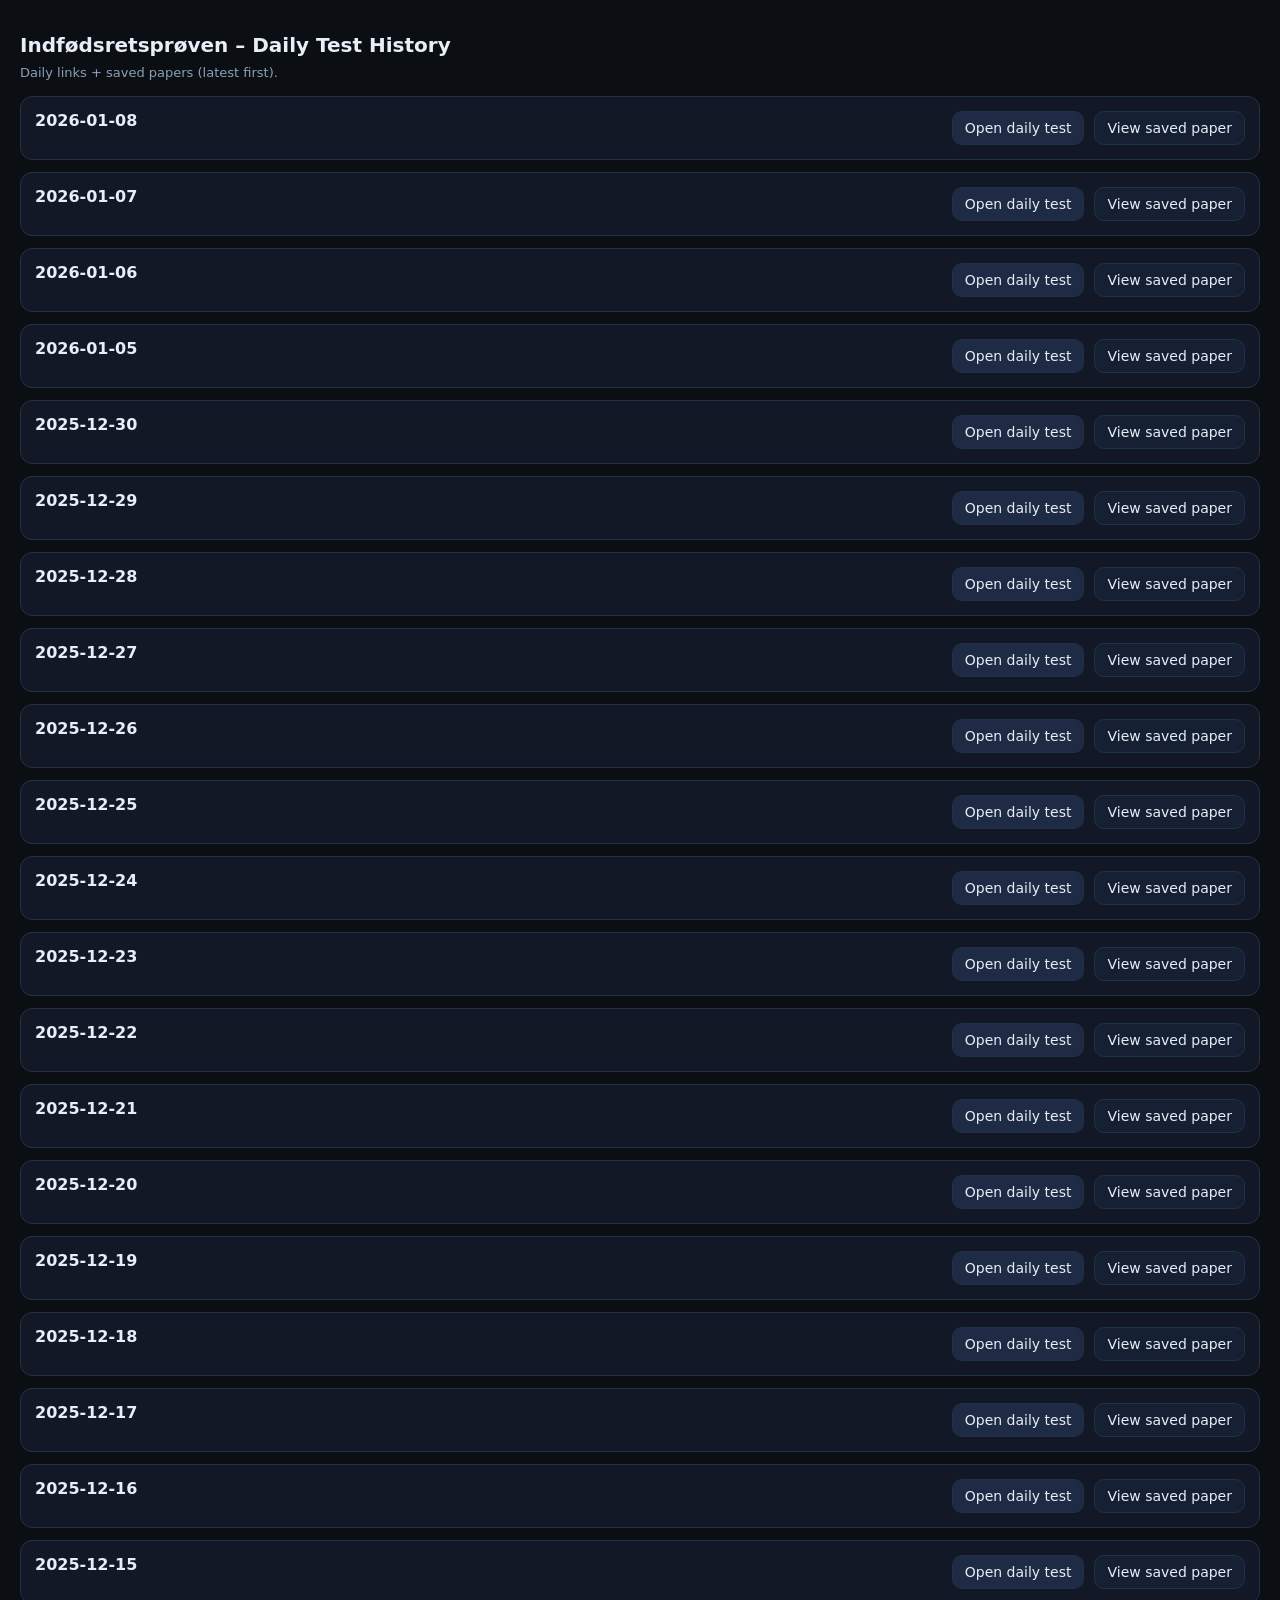
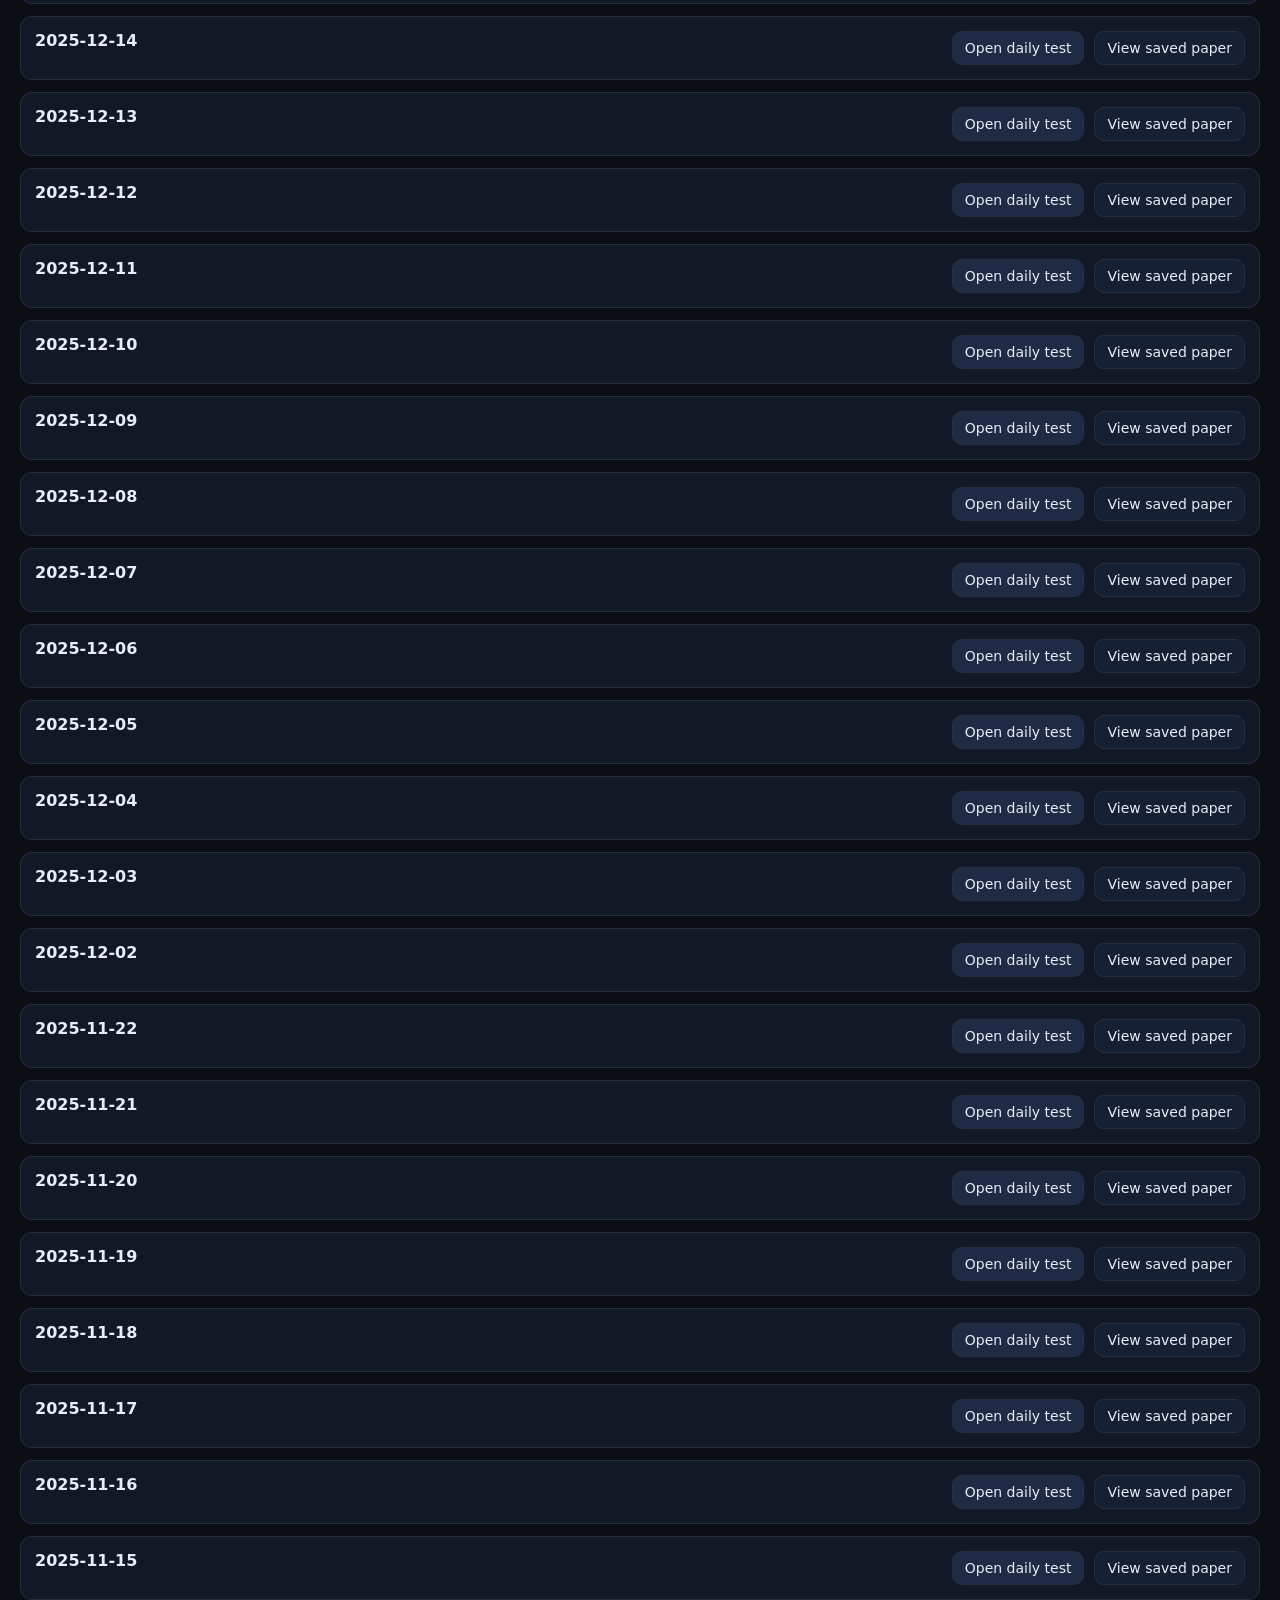
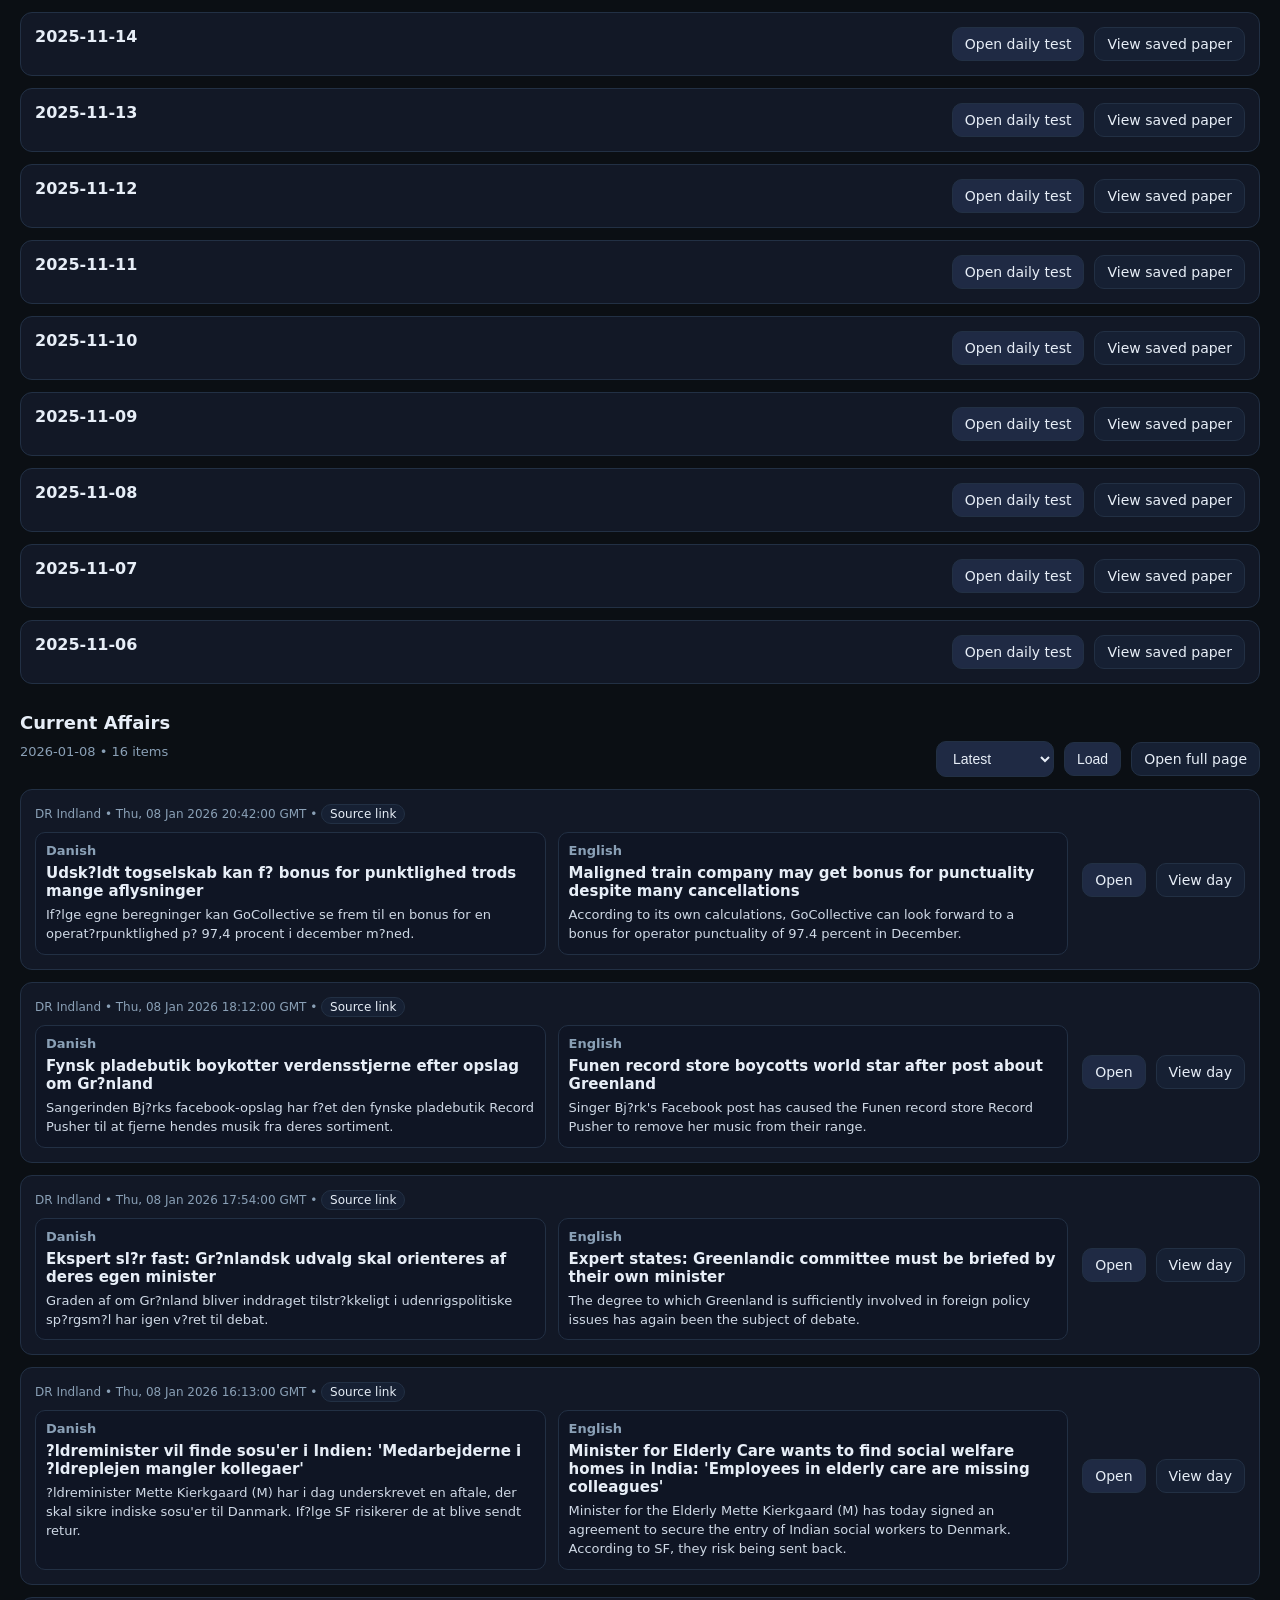
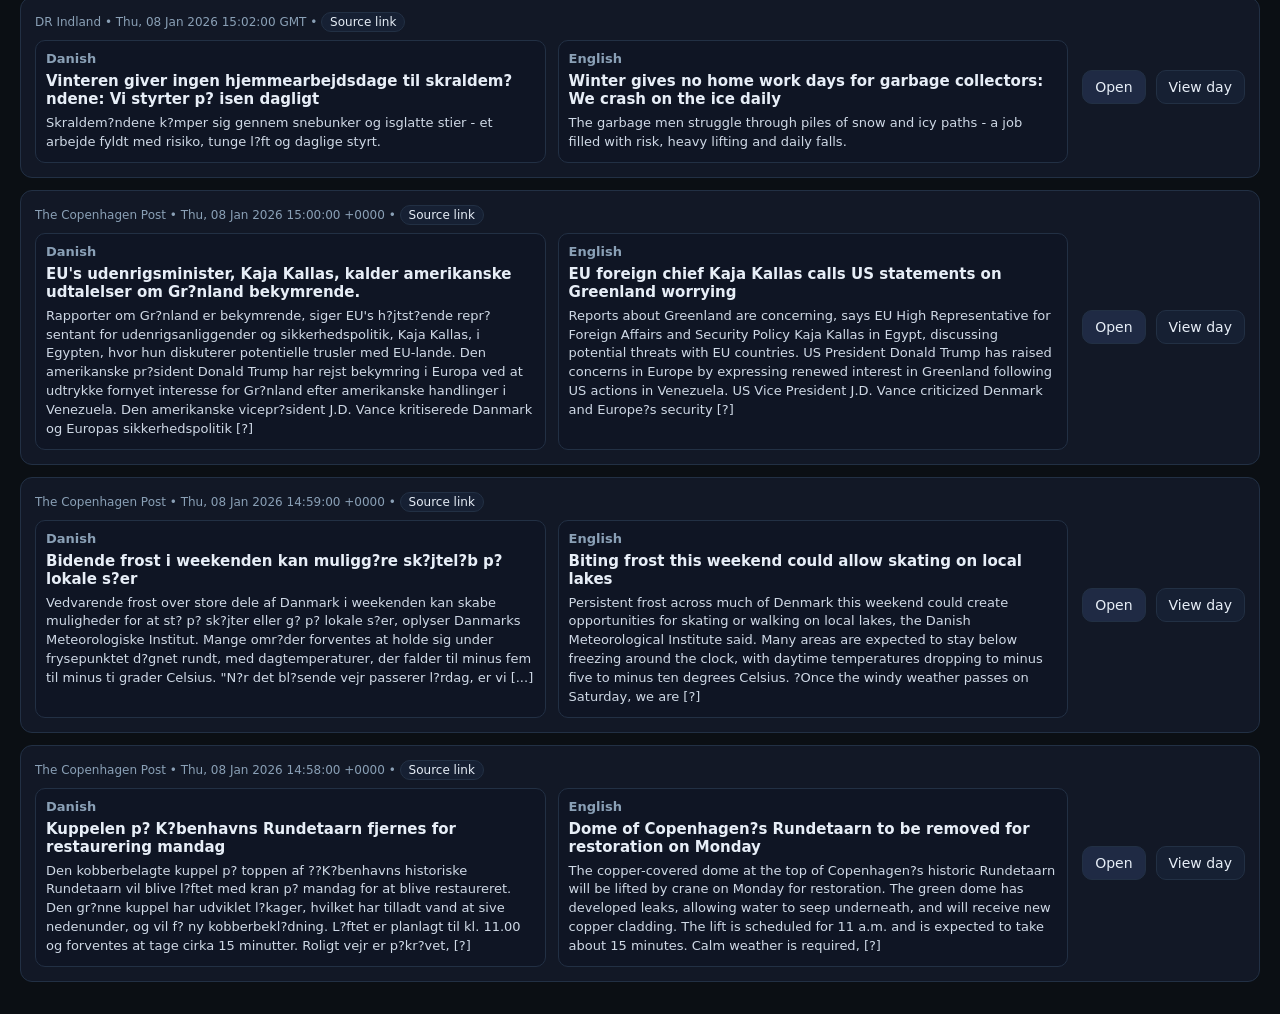
==== commit f1e6b54f: "Update index.html" ====
--- a/docs/index.html
+++ b/docs/index.html
@@ -5,92 +5,29 @@
   <title>Indfødsretsprøven – Daily Test Links</title>
   <meta name="viewport" content="width=device-width,initial-scale=1">
   <style>
-    body{
-      font-family:system-ui,Segoe UI,Roboto,Arial,sans-serif;
-      background:#0b0f14;
-      color:#e7eef7;
-      margin:0;
-      padding:20px;
-    }
+    body{font-family:system-ui,Segoe UI,Roboto,Arial,sans-serif;background:#0b0f14;color:#e7eef7;margin:0;padding:20px;}
     h1{font-size:20px;margin-bottom:8px}
     h2{font-size:18px;margin:28px 0 8px}
     .muted{color:#8aa0b6;font-size:13px;margin-bottom:16px}
-    .card{
-      background:#121826;
-      border:1px solid #223044;
-      border-radius:12px;
-      padding:14px;
-      margin-bottom:12px;
-      display:flex;
-      justify-content:space-between;
-      gap:14px;
-      flex-wrap:wrap;
+    .card{background:#121826;border:1px solid #223044;border-radius:12px;padding:14px;margin-bottom:12px;display:flex;justify-content:space-between;gap:14px;flex-wrap:wrap;}
+    .date{font-weight:600;font-size:16px;}
+    .actions{display:flex;gap:10px;flex-wrap:wrap;align-items:center;}
+    a.btn, button.btn, select.btn{
+      background:#1f2a44;color:#e7eef7;text-decoration:none;padding:8px 12px;border-radius:10px;
+      border:1px solid #223044;font-size:14px;cursor:pointer;display:inline-block;
     }
-    .date{
-      font-weight:600;
-      font-size:16px;
-    }
-    .actions{
-      display:flex;
-      gap:10px;
-      flex-wrap:wrap;
-    }
-    a.btn{
-      background:#1f2a44;
-      color:#e7eef7;
-      text-decoration:none;
-      padding:8px 12px;
-      border-radius:10px;
-      border:1px solid #223044;
-      font-size:14px;
-    }
-    a.btn.secondary{background:#162033}
-    a.btn:hover{filter:brightness(1.1)}
+    a.btn.secondary, button.btn.secondary{background:#162033}
+    a.btn:hover, button.btn:hover{filter:brightness(1.1)}
 
     /* Current Affairs */
-    .split{
-      display:flex;
-      justify-content:space-between;
-      gap:12px;
-      flex-wrap:wrap;
-      margin-bottom:12px;
-      align-items:center;
-    }
-    .newsMeta{
-      color:#8aa0b6;
-      font-size:12px;
-      margin-bottom:8px;
-    }
-    .langGrid{
-      display:grid;
-      grid-template-columns:1fr;
-      gap:12px;
-    }
-    @media(min-width:900px){
-      .langGrid{grid-template-columns:1fr 1fr}
-    }
-    .langBox{
-      border:1px solid #223044;
-      border-radius:10px;
-      padding:10px;
-      background:#0f1524;
-    }
-    .langBox h3{
-      margin:0 0 6px 0;
-      font-size:13px;
-      color:#8aa0b6;
-      font-weight:600;
-    }
-    .newsTitle{
-      font-weight:650;
-      font-size:15px;
-      margin-bottom:6px;
-    }
-    .newsSummary{
-      font-size:13px;
-      line-height:1.45;
-      color:#cfd9e6;
-    }
+    .toolbar{display:flex;justify-content:space-between;gap:12px;flex-wrap:wrap;align-items:center;margin-bottom:12px;}
+    .newsMeta{color:#8aa0b6;font-size:12px;margin-bottom:8px;}
+    .langGrid{display:grid;grid-template-columns:1fr;gap:12px;}
+    @media(min-width:900px){.langGrid{grid-template-columns:1fr 1fr}}
+    .langBox{border:1px solid #223044;border-radius:10px;padding:10px;background:#0f1524;}
+    .langBox h3{margin:0 0 6px 0;font-size:13px;color:#8aa0b6;font-weight:600;}
+    .newsTitle{font-weight:650;font-size:15px;margin-bottom:6px;}
+    .newsSummary{font-size:13px;line-height:1.45;color:#cfd9e6;}
   </style>
 </head>
 <body>
@@ -100,29 +37,28 @@
 
 <div id="list"></div>
 
-<!-- CURRENT AFFAIRS -->
-<h2>Current Affairs (Latest)</h2>
+<h2>Current Affairs</h2>
 
-<div class="split">
-  <div class="muted" id="caStatus">Loading current affairs…</div>
+<div class="toolbar">
+  <div class="muted" id="caStatus">Loading…</div>
   <div class="actions">
-    <a class="btn secondary" href="current_affairs/" target="_blank">Open full page</a>
-    <a class="btn" id="openTodayCa" href="current_affairs/" target="_blank">Open Today</a>
+    <select class="btn" id="caSelect">
+      <option value="latest">Latest</option>
+    </select>
+    <button class="btn" id="caLoadBtn">Load</button>
+    <a class="btn secondary" href="current_affairs/" target="_blank" rel="noopener">Open full page</a>
   </div>
 </div>
 
 <div id="caList"></div>
 
 <script>
-/* --------- Daily Test History (unchanged) --------- */
+/* ---------- Daily Test History (unchanged) ---------- */
 fetch("./data.json?cache=" + Date.now())
   .then(r => r.json())
   .then(data => {
     const list = document.getElementById("list");
-    if (!data.length) {
-      list.innerHTML = "<div class='muted'>No data yet</div>";
-      return;
-    }
+    if (!data.length) { list.innerHTML = "<div class='muted'>No data yet</div>"; return; }
 
     data.forEach(d => {
       const div = document.createElement("div");
@@ -131,69 +67,129 @@
       div.innerHTML = `
         <div class="date">${d.date}</div>
         <div class="actions">
-          <a class="btn" href="${d.url}" target="_blank">Open daily test</a>
+          <a class="btn" href="${d.url}" target="_blank" rel="noopener">Open daily test</a>
           <a class="btn secondary" href="${paperUrl}">View saved paper</a>
-        </div>
-      `;
+        </div>`;
       list.appendChild(div);
     });
   });
 
-/* --------- Current Affairs (DA + EN side by side) --------- */
+/* ---------- Current Affairs Dropdown (UTF-8 safe; ø/æ/å OK) ---------- */
 (function(){
   const status = document.getElementById("caStatus");
   const list = document.getElementById("caList");
-  const openToday = document.getElementById("openTodayCa");
+  const select = document.getElementById("caSelect");
+  const loadBtn = document.getElementById("caLoadBtn");
 
-  const today = new Date().toISOString().slice(0,10);
-  openToday.href = "current_affairs/?date=" + today;
+  // Safe HTML entity decode (keeps ø/æ/å correct) and prevents XSS by using textarea parsing
+  function safeText(s){
+    const t = document.createElement("textarea");
+    t.innerHTML = s || "";
+    return t.value;
+  }
 
-  const esc = s => (s||"").replace(/[&<>"']/g,c=>({
-    "&":"&amp;","<":"&lt;",">":"&gt;",'"':"&quot;","'":"&#039;"
-  }[c]));
-  const decode = s => { const t=document.createElement("textarea"); t.innerHTML=s||""; return t.value; };
+  // Escape ONLY URL attribute contexts (href). Do not escape normal text (breaks ø etc if misused).
+  function escAttr(s){
+    return (s||"").replace(/["'<>\\]/g, c => ({
+      '"': "&quot;", "'": "&#039;", "<": "&lt;", ">": "&gt;", "\\": "&#92;"
+    }[c]));
+  }
 
-  fetch("current_affairs/latest.json?cache=" + Date.now())
-    .then(r => r.json())
-    .then(data => {
-      const items = (data.items || []).slice(0,8);
-      status.textContent = `${data.date} • ${items.length} items`;
+  function renderItems(payload){
+    const items = payload.items || [];
+    status.textContent = `${payload.date || "latest"} • ${items.length} items`;
 
-      list.innerHTML = items.map(it => `
+    if (!items.length) {
+      list.innerHTML = "<div class='muted'>No items.</div>";
+      return;
+    }
+
+    list.innerHTML = items.slice(0, 8).map(it => {
+      const src = safeText(it.source || "");
+      const pub = safeText(it.pubDate || "");
+      const link = it.link || "";
+
+      return `
         <div class="card">
           <div style="flex:1;min-width:280px;">
             <div class="newsMeta">
-              ${esc(decode(it.source))} ${it.pubDate ? "• " + esc(decode(it.pubDate)) : ""}
+              ${src}${pub ? " • " + pub : ""}
+              ${link ? ` • <a class="btn secondary" style="padding:2px 8px;font-size:12px" href="${escAttr(link)}" target="_blank" rel="noopener">Source link</a>` : ""}
             </div>
 
             <div class="langGrid">
               <div class="langBox">
                 <h3>Danish</h3>
-                <div class="newsTitle">${esc(decode(it.title_da))}</div>
-                <div class="newsSummary">${esc(decode(it.summary_da))}</div>
+                <div class="newsTitle">${safeText(it.title_da || "")}</div>
+                <div class="newsSummary">${safeText(it.summary_da || "")}</div>
               </div>
 
               <div class="langBox">
                 <h3>English</h3>
-                <div class="newsTitle">${esc(decode(it.title_en))}</div>
-                <div class="newsSummary">${esc(decode(it.summary_en))}</div>
+                <div class="newsTitle">${safeText(it.title_en || "")}</div>
+                <div class="newsSummary">${safeText(it.summary_en || "")}</div>
               </div>
             </div>
           </div>
 
           <div class="actions">
-            <a class="btn secondary" href="${esc(it.link)}" target="_blank">Source</a>
-            <a class="btn" href="current_affairs/?date=${esc(data.date)}" target="_blank">
-              View day
-            </a>
+            ${link ? `<a class="btn" href="${escAttr(link)}" target="_blank" rel="noopener">Open</a>` : ""}
+            ${payload.date ? `<a class="btn secondary" href="current_affairs/?date=${escAttr(payload.date)}" target="_blank" rel="noopener">View day</a>` : `<a class="btn secondary" href="current_affairs/" target="_blank" rel="noopener">View</a>`}
           </div>
         </div>
-      `).join("");
-    })
-    .catch(e => {
-      status.textContent = "Failed to load current affairs";
-      list.innerHTML = `<div class="muted">${esc(e.message)}</div>`;
-    });
+      `;
+    }).join("");
+  }
+
+  async function fetchJson(path){
+    const r = await fetch(path + "?cache=" + Date.now(), { cache:"no-store" });
+    if (!r.ok) throw new Error("HTTP " + r.status);
+    return await r.json();
+  }
+
+  async function loadSelection(){
+    const v = select.value;
+    list.innerHTML = "<div class='muted'>Loading…</div>";
+
+    if (v === "latest") {
+      const p = await fetchJson("current_affairs/latest.json");
+      renderItems(p);
+      return;
+    }
+    const p = await fetchJson("current_affairs/" + v + ".json");
+    renderItems(p);
+  }
+
+  async function init(){
+    try {
+      status.textContent = "Loading available dates…";
+      // This file is generated by Apps Script updateDatesIndex_()
+      const idx = await fetchJson("current_affairs/dates.json");
+      const dates = (idx.dates || []);
+
+      dates.forEach(d => {
+        const opt = document.createElement("option");
+        opt.value = d;
+        opt.textContent = d;
+        select.appendChild(opt);
+      });
+
+      await loadSelection();
+    } catch(e) {
+      // Fallback: latest only (still works even if dates.json missing)
+      status.textContent = "Dates index not found. Showing latest only.";
+      try {
+        const p = await fetchJson("current_affairs/latest.json");
+        renderItems(p);
+      } catch (e2) {
+        status.textContent = "Failed to load current affairs.";
+        list.innerHTML = "<div class='muted'>" + safeText(String(e2.message || e2)) + "</div>";
+      }
+    }
+  }
+
+  loadBtn.addEventListener("click", () => loadSelection());
+  init();
 })();
 </script>
 
